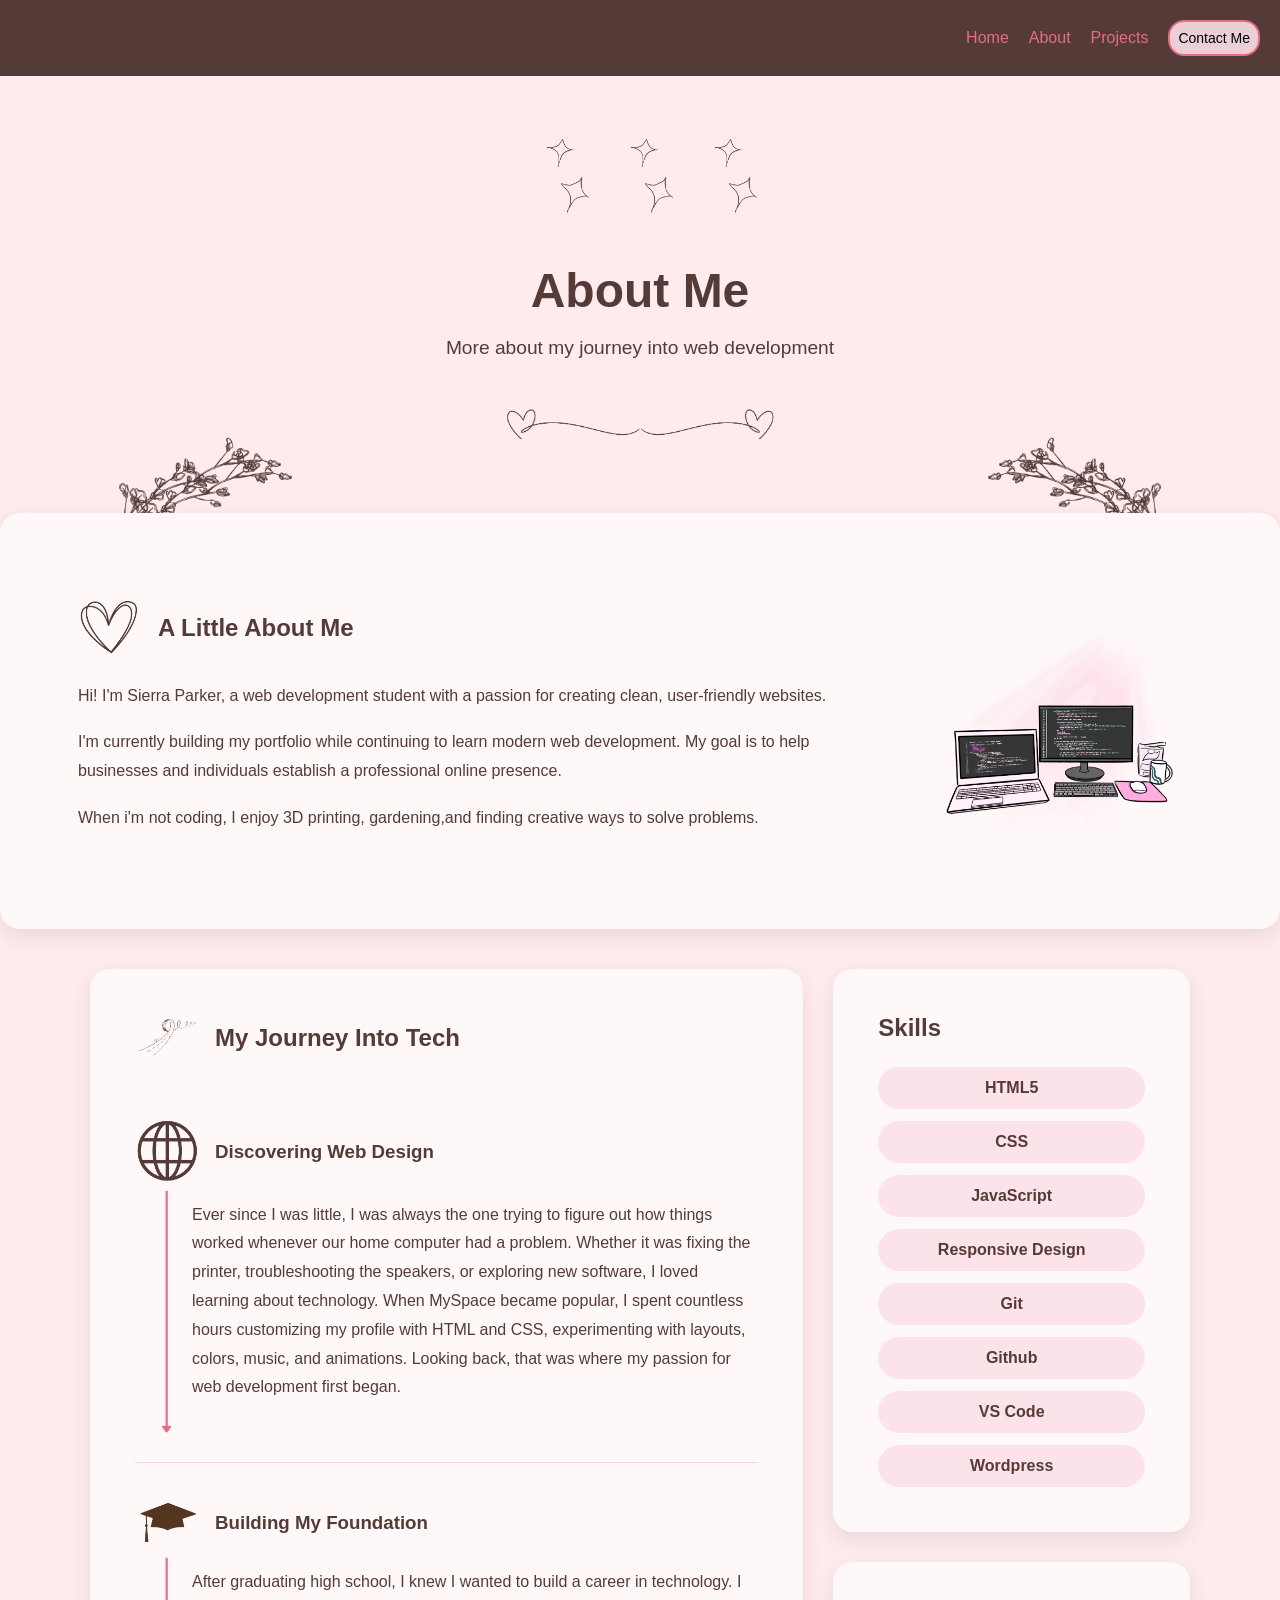
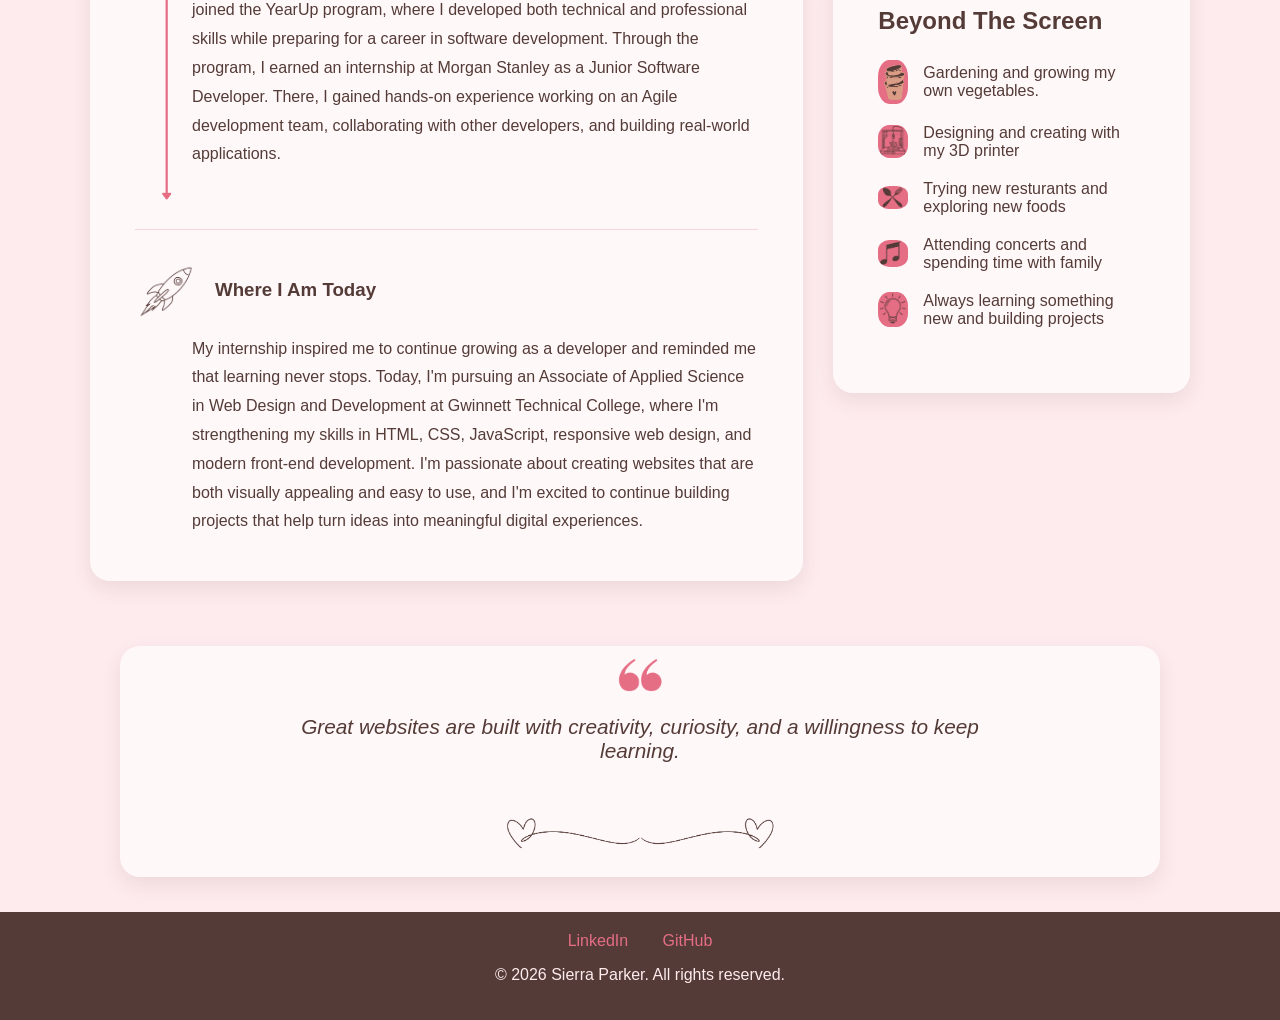
==== about.html @ 0fcb9781 "first commit" ====
<!DOCTYPE html>
<html lang="en">

<head>
    <meta charset="UTF-8">
    <meta name="viewport" content="width=device-width, initial-scale=1.0">
    <title>About Me</title>
    <link rel="stylesheet" href="css/style.css">
</head>

<body>
    <nav class="navbar">
        <a href="index.html">Home</a>
        <a href="about.html">About</a>
        <a href="projects.html">Projects</a>
        <button id="contactBtn">Contact Me</button>
    </nav>
    <div id="contactPanel" class="contact-panel">
        <button id="closePanel">&times;</button>
        <h3>Lets work together!!!</h3>
        <p>I'd love to bring your ideas to life.</p>
        <p>
            Email:
            <a href="mailto:parkersierra28@gmail.com">
                parkersierra28@gmail.com
            </a>
        </p>
        <a href="https://linkedin.com/in/sierralparker" target="_blank">LinkedIn</a>
        <a href="https://github.com/Siiierraaaaaa" target="_blank">GitHub</a>

        <p>Have a project in mind? Send me a message below or email me directly. I typically respond within 24–48 hours.
        </p>



    </div>
    <main>
        <section class="about-header">
            <img src="assets/page-illustration/twinkles.png" class="sparkle" alt="">
            <img src="assets/page-illustration/twinkles.png" class="sparkle" alt="">
            <img src="assets/page-illustration/twinkles.png" class="sparkle" alt="">
            <h1>About Me</h1>
            <p>More about my journey into web development</p>
            <img src="assets/page-illustration/heartline.png" class="heart-divider" alt="">
        </section>

        <img src="assets/page-illustration/floweroutline.png" class="flower-illustration"
            alt="Decorative flower illustration">
            <img src="assets/page-illustration/floweroutline-right.png" class="flower-illustrations"
            alt="Decorative flower illustration">

        <section class="card">
            <div class="intro-card">

                <div class="intro-text">

                    <div class="icon-title">
                        <img src="assets/page-illustration/heart.png" class="timeline-icon" alt="Heart illustration">

                        <h2>A Little About Me</h2>
                    </div>

                    <p>Hi! I'm Sierra Parker, a web development student with a passion for creating clean, user-friendly
                        websites.</p>
                    <p>I'm currently building my portfolio while continuing to learn modern web development. My goal is
                        to
                        help
                        businesses and individuals establish a professional online presence.</p>
                    <p>When i'm not coding, I enjoy 3D printing, gardening,and finding creative ways to solve problems.
                    </p>

                </div>

                <img src="assets/page-illustration/codingsetup.png" class="hero-image"
                    alt="Computer setup with coding on screen">

            </div>

        </section>

        <div class="layout-grid">
            <section class="card journey-card">
                <div class="icon-title">
                    <img src="assets/page-illustration/journey.png" class="timeline-icon" alt="">
                    <h2>My Journey Into Tech</h2>
                </div>

                <div class="journey-bio">

                    <div class="journey-icon">
                        <img src="assets/page-illustration/worldwideweb.png" class="timeline-icon" alt="">
                   <h3>Discovering Web Design</h3> 
                </div>

                    <div class="journey-content">
                        
                        <p>Ever since I was little, I was always the one trying to figure out how things worked whenever
                            our home computer had a problem. Whether it was fixing the printer, troubleshooting the
                            speakers, or exploring new software, I loved learning about technology. When MySpace became
                            popular, I
                            spent countless hours customizing my profile with HTML and CSS, experimenting with layouts,
                            colors, music, and animations. Looking back, that was where my passion for web development
                            first began.</p>
                    </div>

                    <img src="assets/page-illustration/arrow.png" class="timeline-arrow" alt="">

                </div>

                <div class="journey-bio">

                    <div class="journey-icon">
                        <img src="assets/page-illustration/cap.png" class="timeline-icon" alt="">
                   <h3>Building My Foundation</h3> 
                </div>

                    <div class="journey-content">
                        
                        <p>After graduating high school, I knew I wanted to build a career in technology. I joined the
                            YearUp program, where I developed both technical and professional skills while preparing for
                            a
                            career in software development. Through the program, I earned an internship at Morgan
                            Stanley as a
                            Junior Software Developer. There, I gained hands-on experience working on an Agile
                            development
                            team, collaborating with other developers, and building real-world applications.</p>
                    </div>
                    <img src="assets/page-illustration/arrow.png" class="timeline-arrow" alt="">
                </div>
                <div class="journey-bio">

                    <div class="journey-icon">
                        <img src="assets/page-illustration/rocket.png" class="timeline-icon" alt="">
                   <h3>Where I Am Today</h3> 
                </div>

                    <div class="journey-content">
                        
                        <p>My internship inspired me to continue growing as a developer and reminded me that learning
                            never
                            stops. Today, I'm pursuing an Associate of Applied Science in Web Design and Development at
                            Gwinnett
                            Technical College, where I'm strengthening my skills in HTML, CSS, JavaScript, responsive
                            web
                            design, and modern front-end development. I'm passionate about creating websites that are
                            both
                            visually appealing and easy to use, and I'm excited to continue building projects that help
                            turn
                            ideas into meaningful digital experiences.</p>
                    </div>


                </div>
            </section>
            <div class="sidebar">
                <section class="card skills-card">
                    <div class="icon-title">
                        <h2>Skills</h2>
                    </div>

                    <ul>
                        <li>HTML5</li>
                        <li>CSS</li>
                        <li>JavaScript</li>
                        <li>Responsive Design</li>
                        <li>Git</li>
                        <li>Github</li>
                        <li>VS Code</li>
                        <li>Wordpress</li>
                    </ul>
                </section>

                <section class="card hobbies-card">
                    <div class="icon-title">
                        <h2>Beyond The Screen</h2>
                    </div>


                    <div class="hobby">
                        <img src="assets/page-illustration/plantpots.png" class="hobby-icon"
                            alt="Three plant pots stacked">
                        <p>Gardening and growing my own vegetables.</p>
                    </div>

                    <div class="hobby">
                        <img src="assets/page-illustration/3dprinter.png" class="hobby-icon"
                            alt="3D Printer with 3D word">
                        <p>Designing and creating with my 3D printer</p>
                    </div>

                    <div class="hobby">
                        <img src="assets/page-illustration/spoon-fork.png" class="hobby-icon" alt="Fork and spoon">
                        <p>Trying new resturants and exploring new foods</p>
                    </div>

                    <div class="hobby">
                        <img src="assets/page-illustration/music-note.png" class="hobby-icon" alt="Music note">
                        <p>Attending concerts and spending time with family</p>
                    </div>

                    <div class="hobby">
                        <img src="assets/page-illustration/lightbulb.png" class="hobby-icon" alt="Light bulb">
                        <p>Always learning something new and building projects</p>
                    </div>

                </section>

            </div>


        </div>



        <section class="card quote-card">
            <img src="assets/page-illustration/quotemarks.png" class="quote-icon " alt="quotation marks">
            <p>Great websites are built with creativity, curiosity, and a willingness to keep learning.</p>
            <img src="assets/page-illustration/heartline.png" class="heart-divider" alt="Heartline divider">

        </section>
    </main>

    <footer>
        <a href="https://linkedin.com/in/sierralparker" target="_blank">LinkedIn</a>
        <a href="https://github.com/Siiierraaaaaa" target="_blank">GitHub</a>
        <p>&copy; 2026 Sierra Parker. All rights reserved.</p>
    </footer>
    <script src="js/app.js"></script>
</body>

</html>
---- css/style.css ----
/* Color Palette:
#DB9C85
Background → #FEEBED
Text → #543B37
Buttons → #E73B68
Hover Effects → #E56D84#*/

body {
    font-family: 'Arial', sans-serif;
    background-color: #FEEBED;
    color: #543B37;
    margin: 0;
    padding: 0;
}
                                                        /* NAV BAR, LOGO, AND FOOTER */
.logo{
display: flex;
justify-content: left;

}

.navbar {
    display: flex;
    justify-content: flex-end;
    align-items: center;
    padding: 20px;
    background-color: #543B37;
    color: #FEEBED;
    gap: 20px;
    position: sticky;
    top: 0;
    z-index: 1000;
}

.navbar a:hover {
    background-color: #EAD0D6;
}

.navbar a {
    color: #E56D84;
    text-decoration: none;
}


footer {
    text-align: center;
    padding: 20px;
    background-color: #543B37;
    color: #FEEBED;
}

footer a {
    color: #E56D84;
    text-decoration: none;
    padding: 8px 15px;
}

footer a:hover {
    background-color: #EAD0D6;
}
.socials{
    width:65px
}

/* HOMEPAGE */
.intro-section {
    display: flex;
    justify-content: space-between;
    align-items: center;
    padding: 40px;
    gap: 30px;
}

.intro-section p {
    max-width: 500px;
    line-height: 1.6;
}

.profile-pic {
    width: 300px;
    height: 300px;
    border-radius: 50%;
}

.welcome-post p,
.welcome-post h5 {
    margin: 10px 0;
}
/* CONTACT PANEL */
.contact-panel {
    position: fixed;
    top: 0;
    height: 100vh;
    width: 400px;
    right: -400px;
    transition: right 0.3s ease;
    background: #DB9C85;
    padding: 45px;
    box-sizing: border-box;
    transition: right 0.3s ease;
    z-index: 1000;
}

.contact-panel.active {
    right: 0;
}
/* PROJECT PAGE */
.projects {
    display: grid;
    justify-items: center;
    padding: 25px;
    gap: 50px;
}

.projects-intro {
    max-width: 800px;
    margin: 60px auto;
    text-align: center;
}

.projects-intro h3 {
    margin-bottom: 15px;
}

.projects-intro p {
    line-height: 1.6;
}

.project-card {
    display: flex;
    gap: 30px;
    background-color: #EAD0D6;
    border-radius: 15px;
    width: 100%;
    max-width: 900px;
    padding: 10px;
}

.project-card:hover {
    box-shadow: 0 4px 8px #FEEBED;
    transform: translateY(4px);
}

.project-card img {
    width: 350px;
    height: 250px;
    /* cover tells the browser I'm going to fill the entire box without stretching the image */
    object-fit: cover;

}

.project-description {
    flex: 1;
}

button {
    border: 2px solid #E56D84;
    border-radius: 16px;
    background-color: #EAD0D6;
    padding: 8px;
    font-size: 14px;
    transition-duration: 0.4s;

}

button:hover {
    background-color: #543B37;
    color: #EAD0D6;
    box-shadow: 0 8px 16px #E56D84;
    transform: translateY(4px);
}

.project-links {
    display: flex;
    gap: 8px;
}

÷responsive design
/* 
   TABLET
 */
@media (max-width: 1024px) {

    .project-card {
        max-width: 90%;
        flex-direction: column;
        padding: 20px;
    }

    .project-card img {
        width: 100%;
        height: auto;
    }

    .navbar {
        justify-content: center;
        flex-wrap: wrap;
    }
}

@media (max-width: 900px) {
    .layout-grid {
        grid-template-columns: 1fr;
    }

    .intro-card {
        flex-direction: column;
        text-align: center;
    }
}

/* 
   MOBILE
*/
@media (max-width: 768px) {

    body {
        padding: 0;
    }

 

    .projects-intro {
        width: 90%;
        margin: 40px auto;
    }

    .project-card {
        flex-direction: column;
        max-width: 95%;
        padding: 20px;
    }

    .project-card img {
        width: 100%;
        height: auto;
    }

    .project-description h4 {
        font-size: 1.5rem;
    }

    .project-links {
        display: flex;
        flex-direction: column;
        gap: 12px;
    }

    .project-links button {
        width: 100%;
    }
}



/* Icons and illustrations */

.hero-image {
    width: 260px;
    height: auto;
    flex-shrink: 0;
}

.timeline-icon {
    width: 65px;
    height: auto;
}

.hobby-icon {
    width: 30px;
    height: auto;
    background-color: #E56D84;
    border-radius: 38%;
}

.sparkle {
    width: 55px;
    margin-left: 25px;
}

.heart-divider {
    width: 280px;
    margin-top: 10px;
    padding: 0px;


}

.quote-icon {
    width: 55px;
}

.flower-illustration {
    width: 300px;
    position: absolute;
    left: 0;
    bottom: 58px;


}

.flower-illustrations {
    width: 300px;
    position: absolute;
    right: 0;
    bottom: 58px;



}
/* About page */
.about-header {
    text-align: center;
    margin: 40px auto 30px;
    /* margin-top: 15px;
    margin-bottom: -200px; */
    position: relative;
    padding: 20px 0px;
}

.about-header h1 {
    font-size: 3rem;
    margin-bottom: 10px;
}

.about-header p {
    font-size: 1.2rem;
    margin-bottom: 20px;
    color: #543B37;
}
.layout-grid {
    display: grid;
    grid-template-columns: 2fr 1fr;
    gap: 30px;
    max-width: 1100px;
    margin: 40px auto;
    align-items: start;
}

.sidebar {
    display: flex;
    flex-direction: column;
    gap: 30px;
}

.intro-card {
    display: flex;
    justify-content: space-between;
    align-items: center;
    gap: 70px;
}

.card {
    background: #FFF8F9;
    border-radius: 20px;
    padding: 45px;
    box-shadow: 0 8px 20px rgba(84, 59, 55, .10);
    position: relative;
}

.icon-title {
    display: flex;
    align-items: center;
    gap: 15px;
    margin-bottom: 25px;
}

.icon-title h2 {
    margin: 0;
}

.intro-card {
    margin-top: 25px;
    margin-left: 25px;
    margin-right: 25px;
    margin-bottom: 25px;
    padding: 15px 15px 8px 8px;
}

.intro-text {

    flex: 1;
    line-height: 1.8;

}

.intro-text p {
    margin-bottom: 18px;
    line-height: 1.8;
}

.journey-bio {
    padding: 30px 0;
    border-bottom: 1px solid #F5D6DC;
}

.journey-bio:last-child {
    border-bottom: none;
}

.journey-icon {
    display: flex;
    align-items: center;
    gap: 15px;
    margin-bottom: 15px;
}

.skills-card li {
    background: #FCE3EA;
    padding: 12px 18px;
    border-radius: 30px;
    text-align: center;
    font-weight: bold;
}

.skills-card ul {
    list-style: none;
    padding: 0;
    margin: 0;
    display: grid;
    gap: 12px;
}

.hobby {
    display: flex;
    align-items: center;
    gap: 15px;
    margin: 20px 0;
}

.hobby p {
    margin: 0;
}

.quote-card {
    text-align: center;
    padding: 5px 10px;
    margin-top: 65px;
    margin-left: 120px;
    margin-right: 120px;
    margin-bottom: 35px;
}

.quote-card p {
    max-width: 700px;
    margin: 12px auto;
    font-size: 1.3rem;
    font-style: italic;
    margin-bottom: 25px
}

.journey-bio {
    position: relative;
    padding: 30px 0 60px;
    border-bottom: 1px solid #F5D6DC;
}

.journey-bio:last-child {
    border-bottom: none;
    padding-bottom: 0;
}

.journey-icon {
    display: flex;
    align-items: center;
    gap: 15px;
    margin-bottom: 15px;
}

.timeline-arrow {
    position: absolute;
    width: 35px;
    left: 15px;
    bottom: 20px;
}

.journey-content {
    margin-left: 57px;
}

.journey-content p {
    margin: 0;
    line-height: 1.8;
}
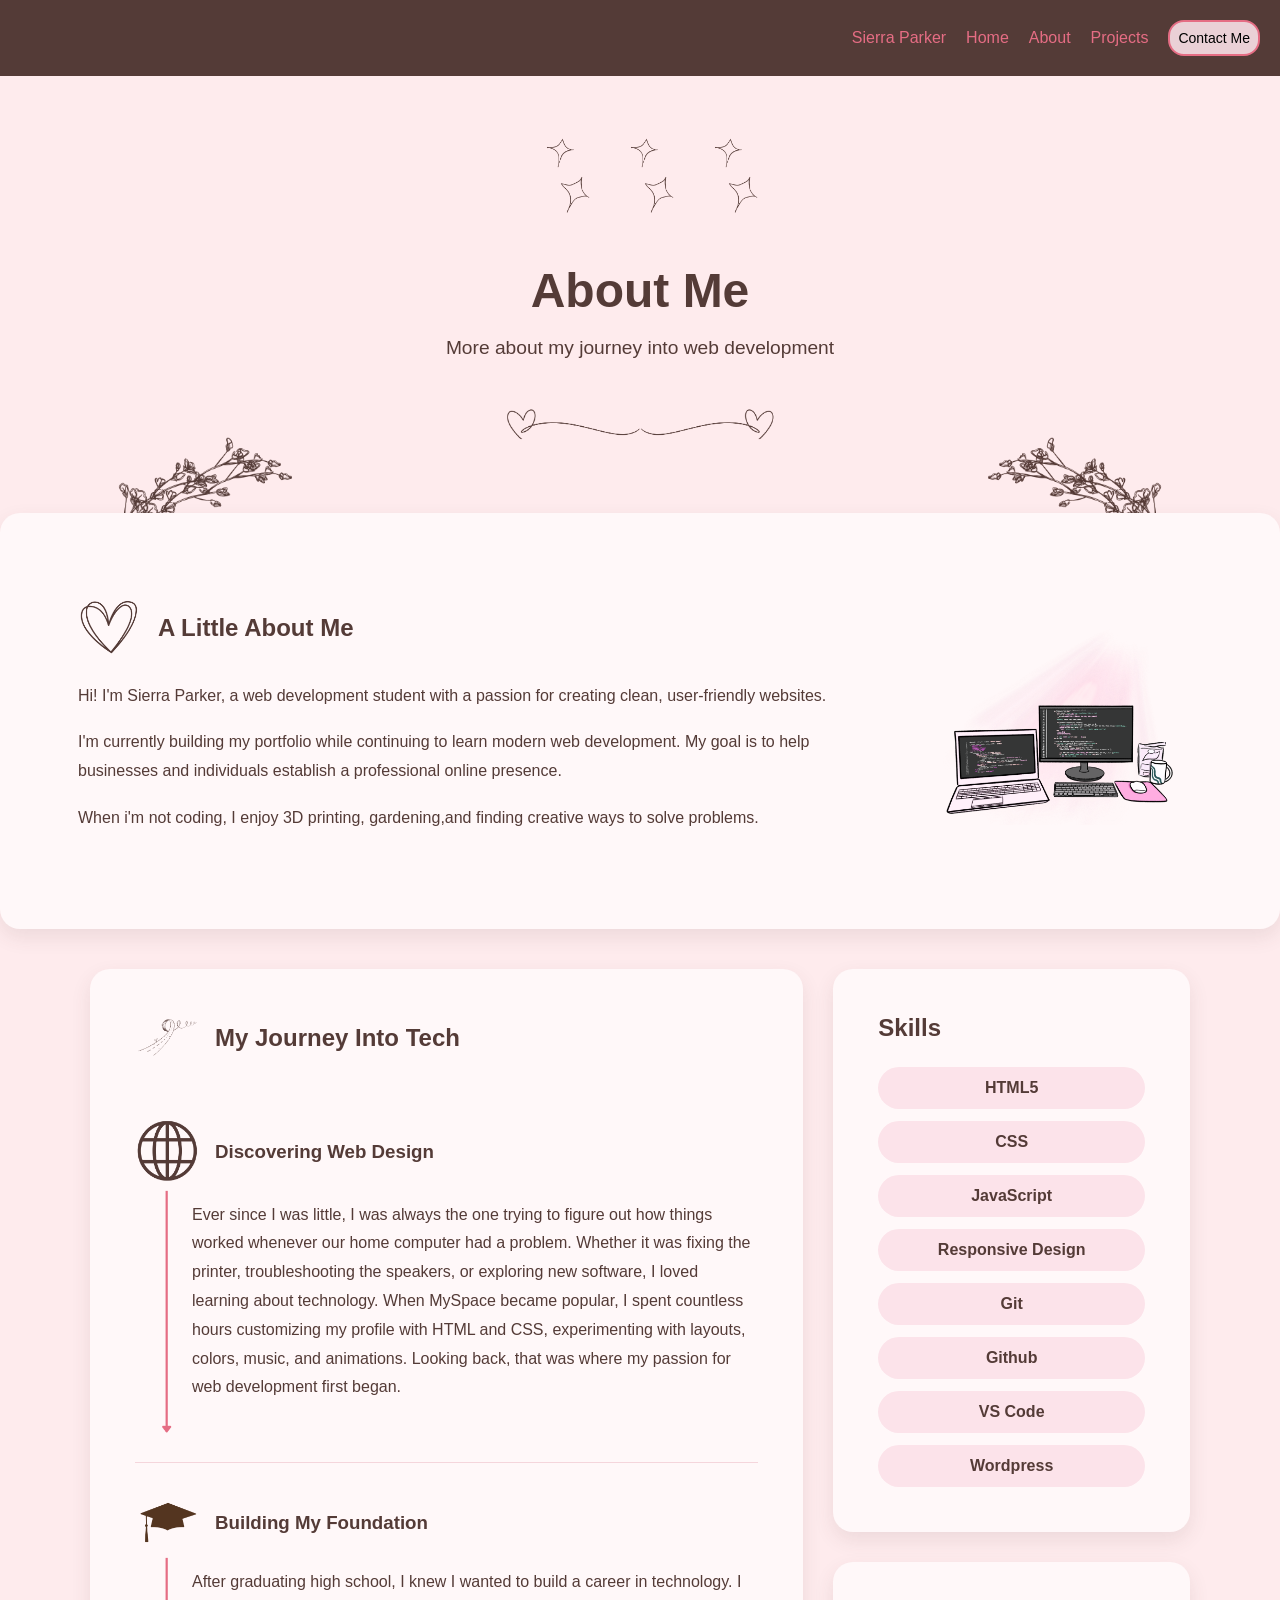
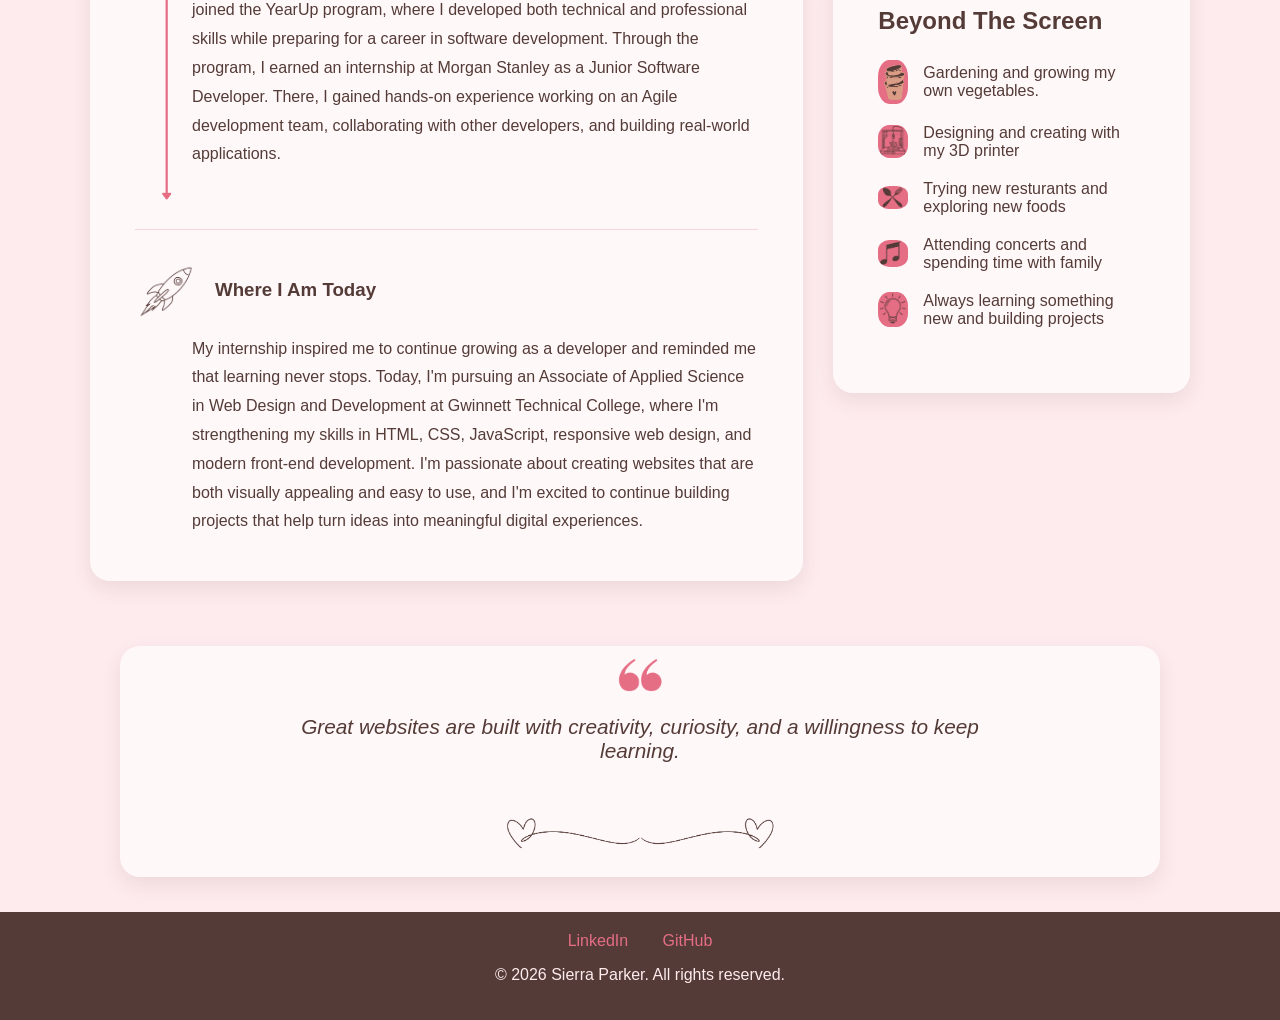
==== commit d0bae886: "fixed nav links" ====
--- a/about.html
+++ b/about.html
@@ -10,12 +10,15 @@
 
 <body>
     <nav class="navbar">
+        <div class="logo">
+            <a href="index.html">Sierra Parker</a>
+        </div>
         <a href="index.html">Home</a>
         <a href="about.html">About</a>
         <a href="projects.html">Projects</a>
         <button id="contactBtn">Contact Me</button>
     </nav>
-    <div id="contactPanel" class="contact-panel">
+     <div id="contactPanel" class="contact-panel">
         <button id="closePanel">&times;</button>
         <h3>Lets work together!!!</h3>
         <p>I'd love to bring your ideas to life.</p>
@@ -25,14 +28,33 @@
                 parkersierra28@gmail.com
             </a>
         </p>
-        <a href="https://linkedin.com/in/sierralparker" target="_blank">LinkedIn</a>
-        <a href="https://github.com/Siiierraaaaaa" target="_blank">GitHub</a>
+        <a class="socials" href="https://linkedin.com/in/sierralparker" target="_blank">
+            LinkedIn
+            <img src="assets/page-illustration/linked-in.png" alt="">
+        </a>
+
+        <a class="socials" href="https://github.com/Siiierraaaaaa" target="_blank">
+            GitHub
+            <img src="assets/page-illustration/github.png" alt="">
+        </a>
 
         <p>Have a project in mind? Send me a message below or email me directly. I typically respond within 24–48 hours.
         </p>
-
-
-
+        <form class="contact-form" action="https://formspree.io/f/xqpzdqqo" method="POST">
+            <input type="hidden" name="_next" value="https://sierra-portfolio-puce.vercel.app/">
+            <label for="name">Name</label>
+            <input type="text" id="name" name="name" placeholder="Your name" required>
+
+            <label for="email">Email</label>
+            <input type="email" id="email" name="email" placeholder="Your email" required>
+
+            <label for="message">Message</label>
+            <textarea id="message" name="message" placeholder="Tell me about your project..." rows="5"
+                required></textarea>
+
+            <button type="submit">Send Message</button>
+
+        </form>
     </div>
     <main>
         <section class="about-header">
--- a/css/style.css
+++ b/css/style.css
@@ -12,10 +12,11 @@
     margin: 0;
     padding: 0;
 }
-                                                        /* NAV BAR, LOGO, AND FOOTER */
-.logo{
-display: flex;
-justify-content: left;
+
+/* NAV BAR, LOGO, AND FOOTER */
+.logo {
+    display: flex;
+    justify-content: left;
 
 }
 
@@ -58,8 +59,9 @@
 footer a:hover {
     background-color: #EAD0D6;
 }
-.socials{
-    width:65px
+
+.socials {
+    width: 65px
 }
 
 /* HOMEPAGE */
@@ -86,72 +88,216 @@
 .welcome-post h5 {
     margin: 10px 0;
 }
+
 /* CONTACT PANEL */
 .contact-panel {
     position: fixed;
     top: 0;
+    right: 0;
+
+    width: 350px;
     height: 100vh;
-    width: 400px;
-    right: -400px;
-    transition: right 0.3s ease;
-    background: #DB9C85;
-    padding: 45px;
+
+    background-color: #DB9C85;
+
+    padding: 30px;
     box-sizing: border-box;
-    transition: right 0.3s ease;
+
     z-index: 1000;
+
+    transform: translateX(100%);
+    transition: transform 0.3s ease;
+
+    overflow-y: auto;
 }
 
 .contact-panel.active {
-    right: 0;
+    transform: translateX(0);
+}
+.contact-panel button {
+    width: 40px;
+    height: 40px;
+
+    border-radius: 50%;
+    border: 2px solid #E73B68;
+
+    background-color: #FEEBED;
+
+    font-size: 20px;
+    cursor: pointer;
+}
+.socials {
+    display: inline-flex;
+    align-items: center;
+    gap: 8px;
+}
+
+.socials img {
+    width: 35px;
+    height: 35px;
+    object-fit: contain;
+}
+
+.contact-form {
+    display: flex;
+    flex-direction: column;
+    gap: 8px;
+    margin-top: 25px;
+}
+
+.contact-form label {
+    font-weight: bold;
+    margin-top: 10px;
+}
+
+.contact-form input,
+.contact-form textarea {
+    width: 100%;
+    padding: 10px;
+    box-sizing: border-box;
+
+    border: 2px solid #E73B68;
+    border-radius: 10px;
+
+    background-color: #FEEBED;
+    font-family: inherit;
+}
+
+.contact-form textarea {
+    resize: vertical;
+}
+
+.contact-form button {
+    padding: 12px 24px;
+    background-color: #fcebed;
+    border: 2px solid #e73b68;
+    border-radius: 10px;
+    font-size: 18px;
+    cursor: pointer;
+    width: auto;
+    white-space: nowrap;
 }
 /* PROJECT PAGE */
+.projects-intro{
+    text-align: center;
+    margin-bottom: 30px;
+}
+
+.sparkle-right{
+ right: 20%;
+ width: 55px;
+ position: absolute;
+    bottom: 78%;
+}
+.sparkle-left{
+ left: 20%;
+ width: 55px;
+ position: absolute;
+bottom: 78%;
+}
 .projects {
     display: grid;
-    justify-items: center;
-    padding: 25px;
-    gap: 50px;
-}
-
-.projects-intro {
-    max-width: 800px;
-    margin: 60px auto;
-    text-align: center;
-}
-
-.projects-intro h3 {
-    margin-bottom: 15px;
-}
-
-.projects-intro p {
+    grid-template-columns: repeat(2, 1fr);
+    gap: 25px;
+
+    width: 70%;
+    max-width: 1100px;
+    margin: 40px auto;
+}
+
+.project-card {
+    display: flex;
+    flex-direction: column;
+
+    padding: 20px;
+    min-height: 500px;
+
+    background-color: #ead0d6;
+    border-radius: 15px;
+}
+
+/* MAIN PROJECT IMAGE ONLY */
+.project-card > img {
+   width: 100%;
+    height: 170px;
+    object-fit: cover;
+    border-radius: 10px;
+    margin-bottom: 20px;
+}
+/* PROJECT INFORMATION */
+
+.project-description {
+    width: 100%;
+    flex: 1;
+    font-size: 15px;
+    line-height: 1.5;
+}
+
+.project-description h4 {
+    margin-top: 0;
+}
+
+.project-description p {
     line-height: 1.6;
 }
 
-.project-card {
-    display: flex;
-    gap: 30px;
+/* TECHNOLOGIES */
+
+.project-technologies {
+    display: flex;
+    flex-wrap: wrap;
+    gap: 10px;
+    margin-top: 10px;
+}
+
+.project-technology {
+    display: flex;
+    align-items: center;
+    gap: 6px;
+
+    background-color: #FCE3EA;
+    padding: 8px 12px;
+    border-radius: 20px;
+}
+
+.project-technology img {
+    width: 25px;
+    height: 25px;
+    object-fit: contain;
+}
+
+.project-technology span {
+    font-size: 14px;
+    font-weight: bold;
+}
+
+/* BUTTONS */
+
+.project-links {
+    display: flex;
+    gap: 8px;
+    margin-top: 20px;
+}
+
+.project-links .btn {
+    border: 2px solid #E56D84;
+    border-radius: 16px;
     background-color: #EAD0D6;
-    border-radius: 15px;
-    width: 100%;
-    max-width: 900px;
-    padding: 10px;
-}
-
-.project-card:hover {
-    box-shadow: 0 4px 8px #FEEBED;
-    transform: translateY(4px);
-}
-
-.project-card img {
-    width: 350px;
-    height: 250px;
-    /* cover tells the browser I'm going to fill the entire box without stretching the image */
-    object-fit: cover;
-
-}
-
-.project-description {
-    flex: 1;
-}
+    padding: 8px 12px;
+
+    color: #543B37;
+    text-decoration: none;
+
+    transition: 0.3s;
+}
+
+.project-links .btn:hover {
+    background-color: #543B37;
+    color: #EAD0D6;
+    box-shadow: 0 8px 16px #E56D84;
+    transform: translateY(-3px);
+}
+
 
 button {
     border: 2px solid #E56D84;
@@ -170,86 +316,12 @@
     transform: translateY(4px);
 }
 
-.project-links {
-    display: flex;
-    gap: 8px;
-}
-
-÷responsive design
-/* 
-   TABLET
- */
-@media (max-width: 1024px) {
-
-    .project-card {
-        max-width: 90%;
-        flex-direction: column;
-        padding: 20px;
-    }
-
-    .project-card img {
-        width: 100%;
-        height: auto;
-    }
-
-    .navbar {
-        justify-content: center;
-        flex-wrap: wrap;
-    }
-}
-
-@media (max-width: 900px) {
-    .layout-grid {
-        grid-template-columns: 1fr;
-    }
-
-    .intro-card {
-        flex-direction: column;
-        text-align: center;
-    }
-}
-
-/* 
-   MOBILE
-*/
-@media (max-width: 768px) {
-
-    body {
-        padding: 0;
-    }
-
- 
-
-    .projects-intro {
-        width: 90%;
-        margin: 40px auto;
-    }
-
-    .project-card {
-        flex-direction: column;
-        max-width: 95%;
-        padding: 20px;
-    }
-
-    .project-card img {
-        width: 100%;
-        height: auto;
-    }
-
-    .project-description h4 {
-        font-size: 1.5rem;
-    }
-
-    .project-links {
-        display: flex;
-        flex-direction: column;
-        gap: 12px;
-    }
-
-    .project-links button {
-        width: 100%;
-    }
-}
+
+
+
+
+
+   
 
 
 
@@ -308,6 +380,7 @@
 
 
 }
+
 /* About page */
 .about-header {
     text-align: center;
@@ -328,6 +401,7 @@
     margin-bottom: 20px;
     color: #543B37;
 }
+
 .layout-grid {
     display: grid;
     grid-template-columns: 2fr 1fr;
@@ -481,4 +555,4 @@
 .journey-content p {
     margin: 0;
     line-height: 1.8;
-}
+}
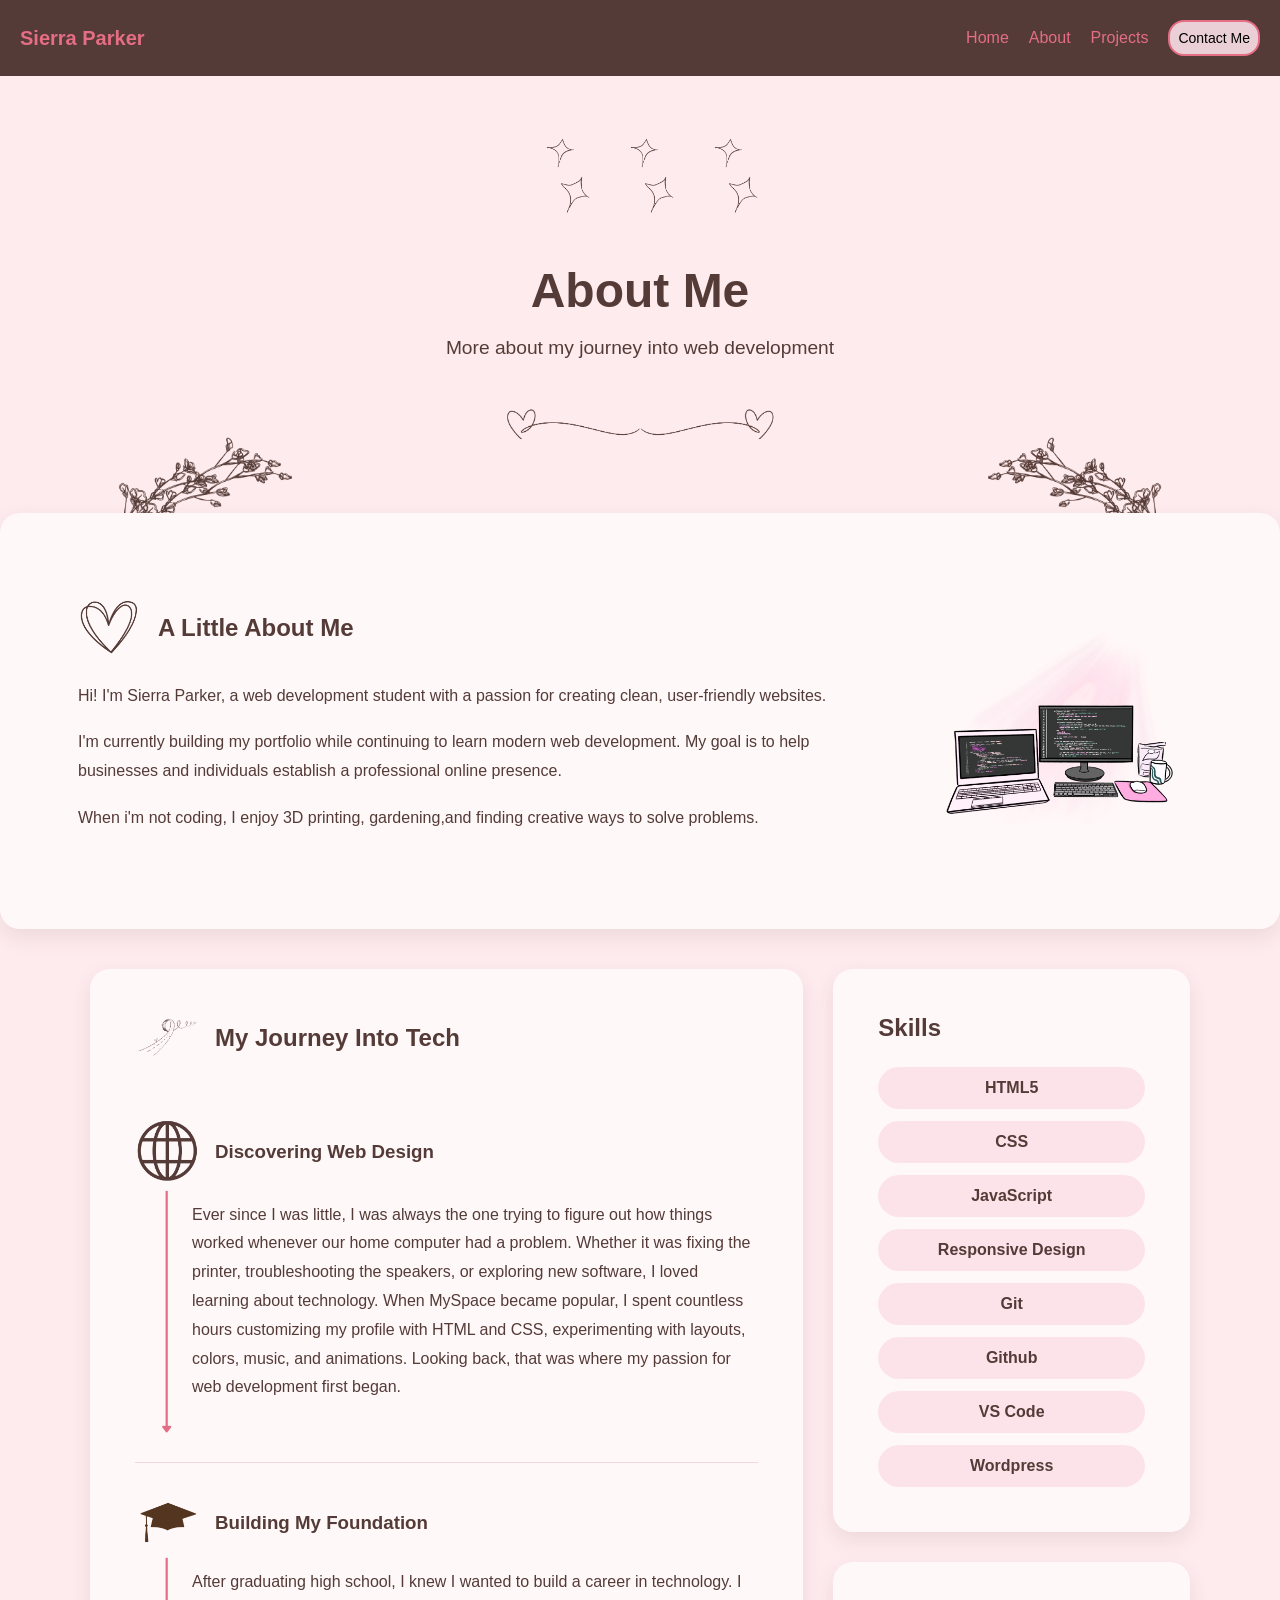
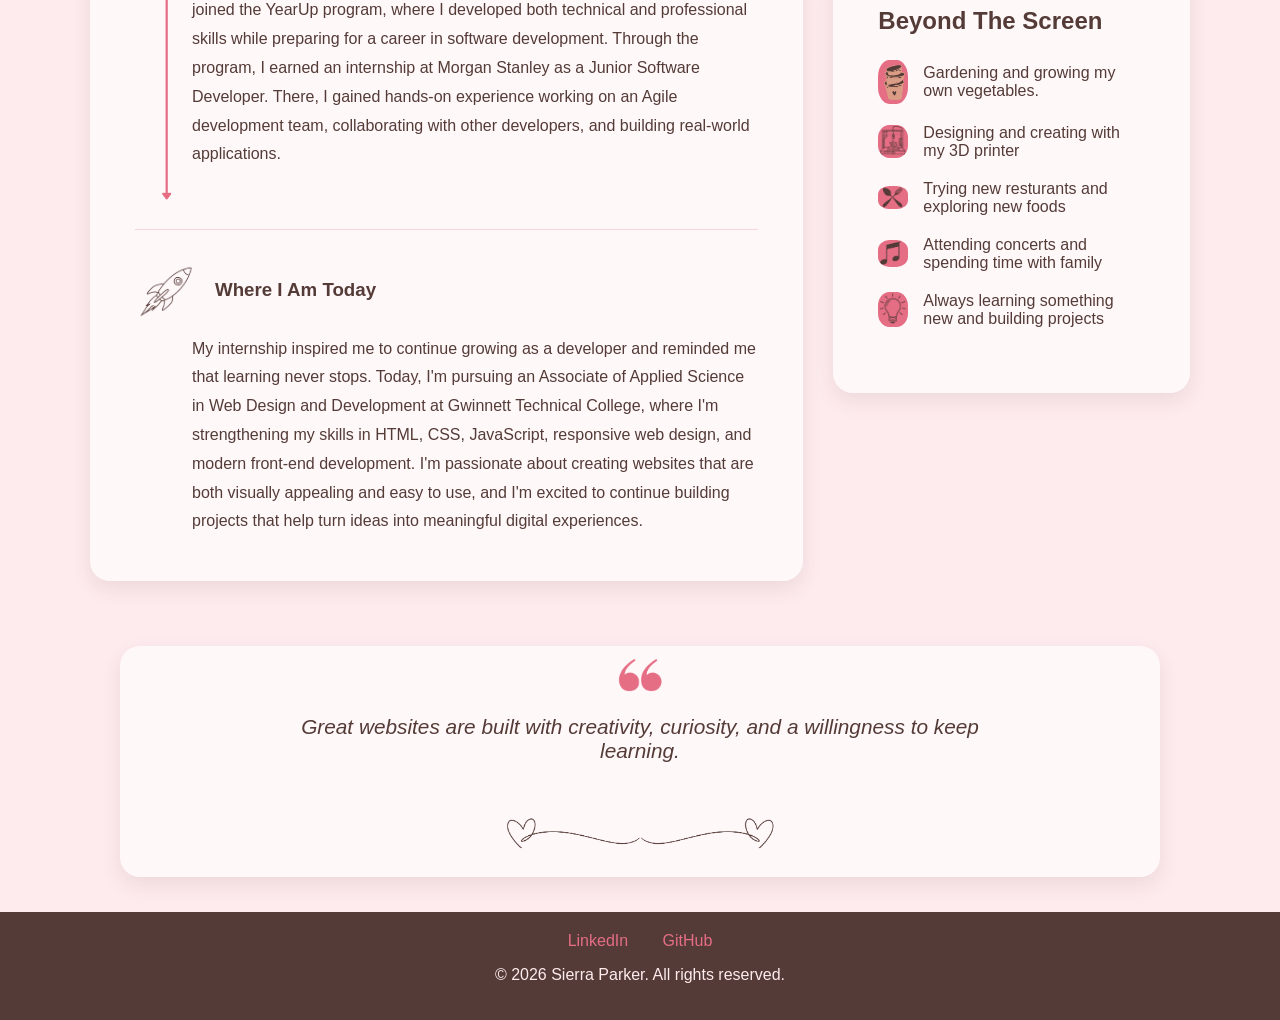
==== commit e5cb3ee9: "updated nav css" ====
--- a/about.html
+++ b/about.html
@@ -13,10 +13,12 @@
         <div class="logo">
             <a href="index.html">Sierra Parker</a>
         </div>
-        <a href="index.html">Home</a>
-        <a href="about.html">About</a>
-        <a href="projects.html">Projects</a>
-        <button id="contactBtn">Contact Me</button>
+        <div class="nav-links">
+            <a href="index.html">Home</a>
+            <a href="about.html">About</a>
+            <a href="projects.html">Projects</a>
+            <button id="contactBtn">Contact Me</button> 
+        </div>
     </nav>
      <div id="contactPanel" class="contact-panel">
         <button id="closePanel">&times;</button>
--- a/css/style.css
+++ b/css/style.css
@@ -14,20 +14,27 @@
 }
 
 /* NAV BAR, LOGO, AND FOOTER */
-.logo {
-    display: flex;
-    justify-content: left;
-
+
+.logo a {
+    color: #E56D84;
+    font-size: 20px;
+    font-weight: bold;
+    text-decoration: none;
+}
+
+.nav-links {
+    display: flex;
+    align-items: center;
+    gap: 20px;
 }
 
 .navbar {
     display: flex;
-    justify-content: flex-end;
+    justify-content: space-between;
     align-items: center;
     padding: 20px;
     background-color: #543B37;
     color: #FEEBED;
-    gap: 20px;
     position: sticky;
     top: 0;
     z-index: 1000;
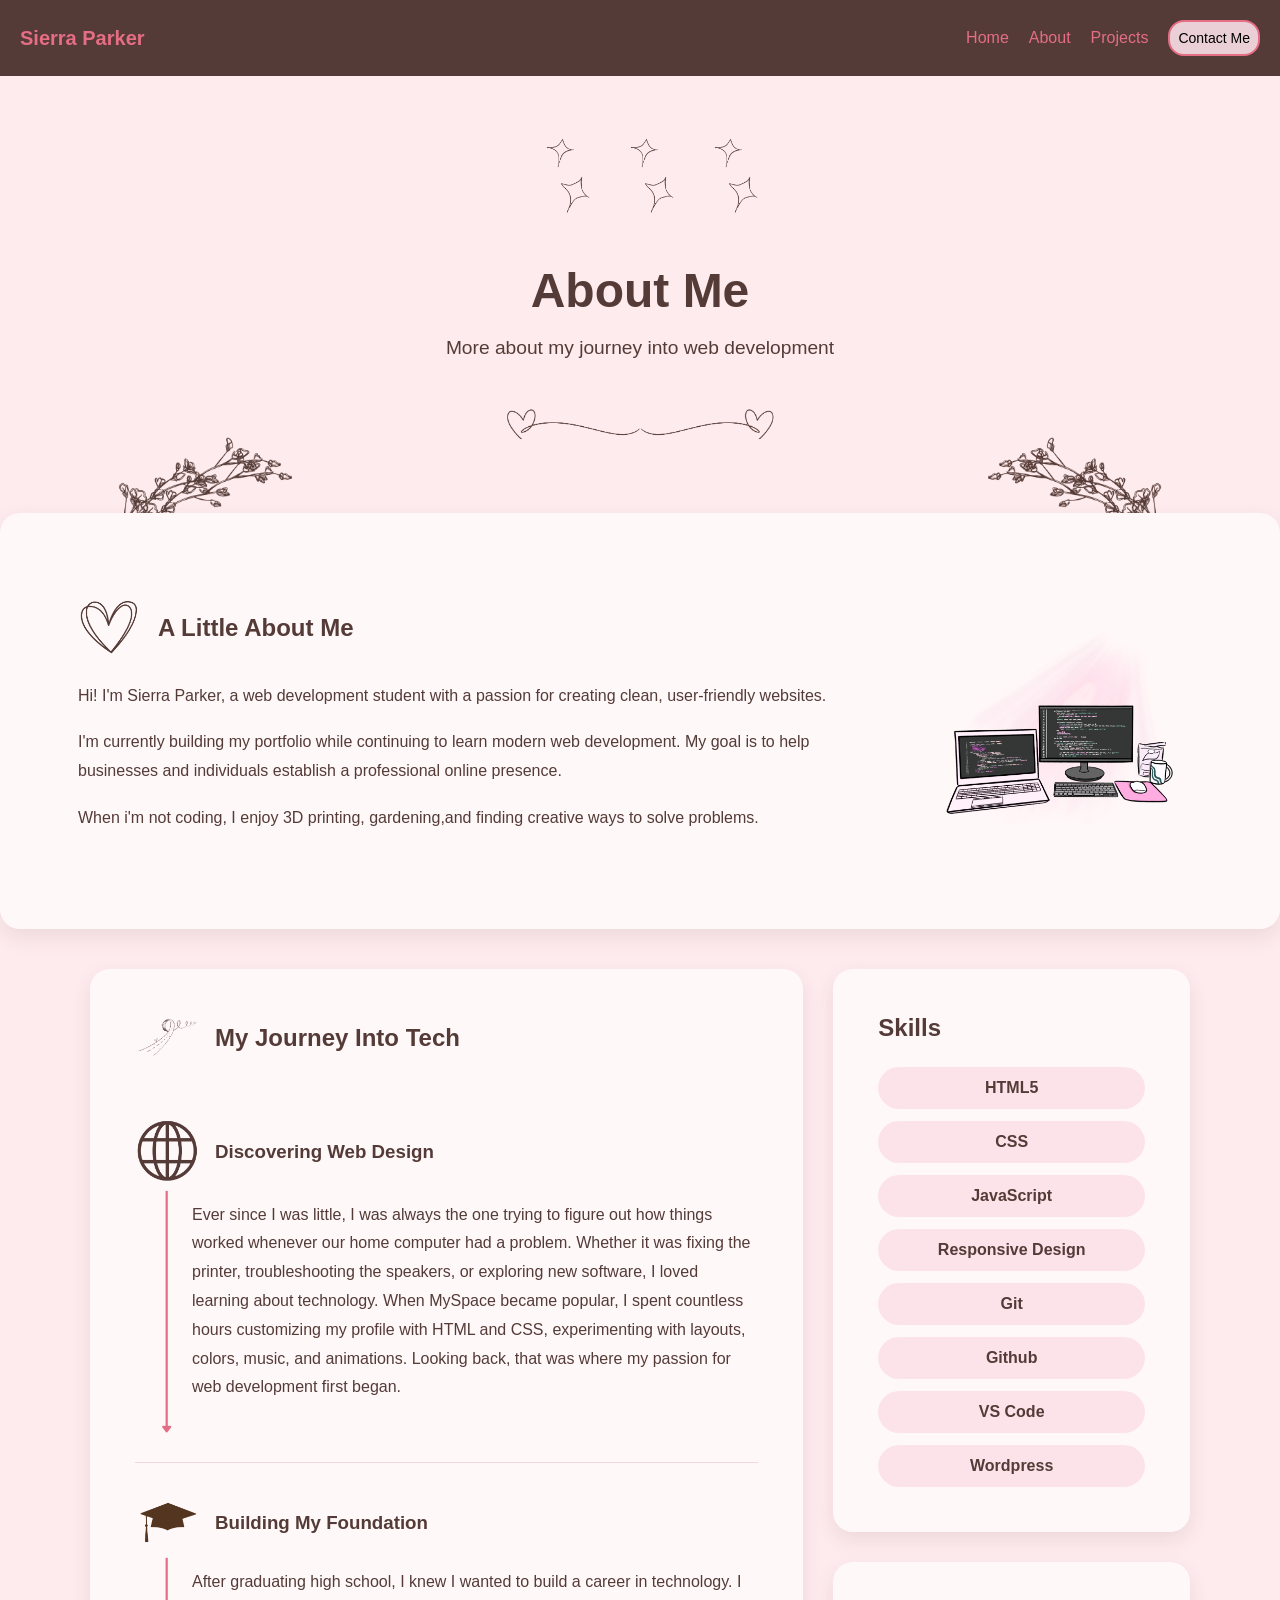
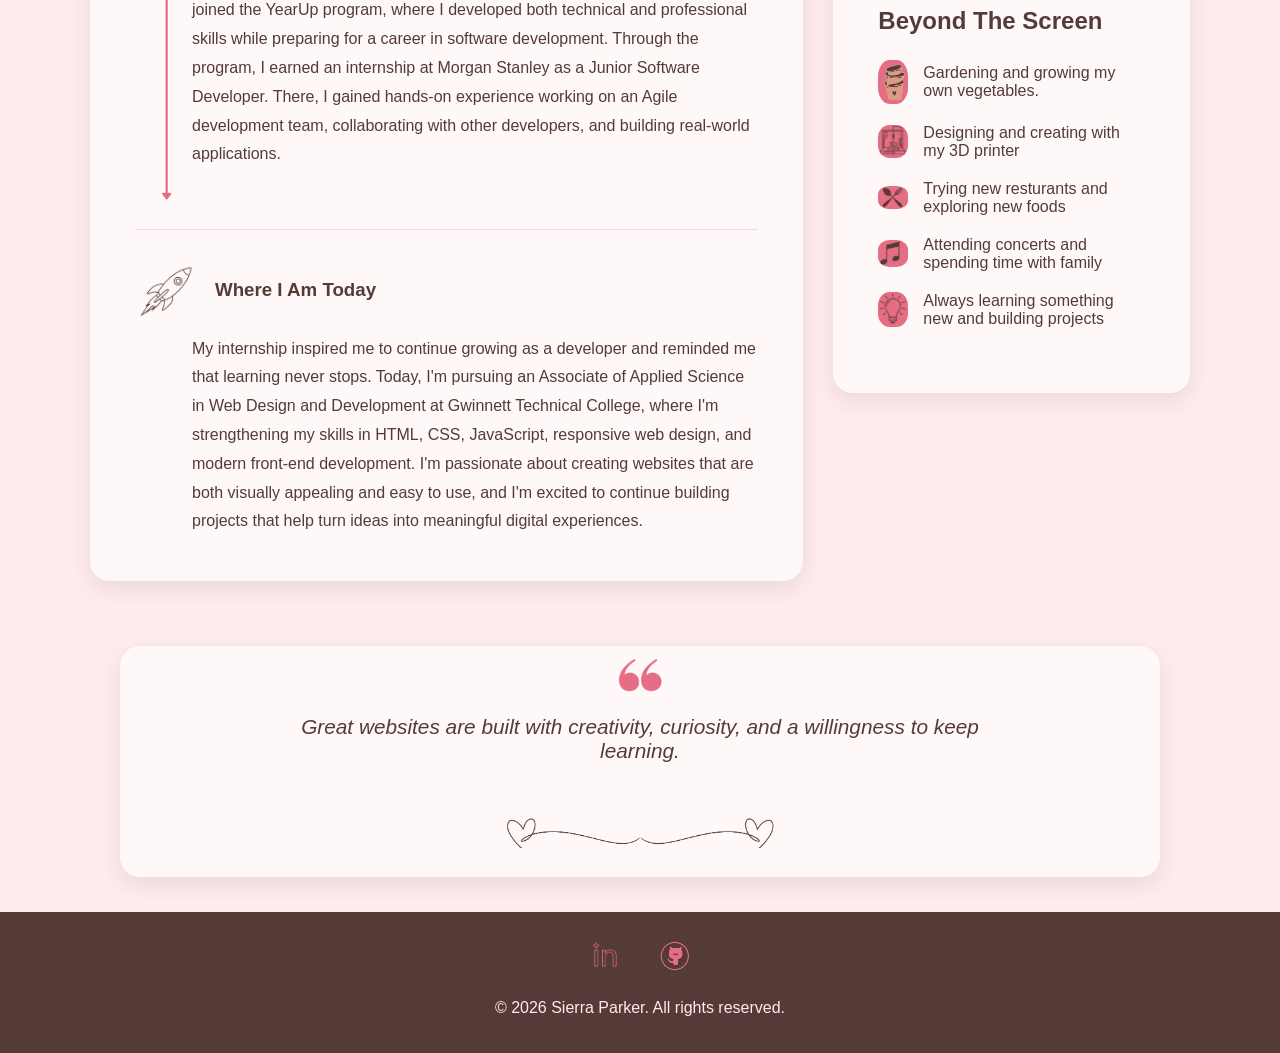
==== commit 184a22db: "fixed soicals" ====
--- a/about.html
+++ b/about.html
@@ -17,10 +17,10 @@
             <a href="index.html">Home</a>
             <a href="about.html">About</a>
             <a href="projects.html">Projects</a>
-            <button id="contactBtn">Contact Me</button> 
+            <button id="contactBtn">Contact Me</button>
         </div>
     </nav>
-     <div id="contactPanel" class="contact-panel">
+    <div id="contactPanel" class="contact-panel">
         <button id="closePanel">&times;</button>
         <h3>Lets work together!!!</h3>
         <p>I'd love to bring your ideas to life.</p>
@@ -30,15 +30,16 @@
                 parkersierra28@gmail.com
             </a>
         </p>
-        <a class="socials" href="https://linkedin.com/in/sierralparker" target="_blank">
-            LinkedIn
-            <img src="assets/page-illustration/linked-in.png" alt="">
-        </a>
-
-        <a class="socials" href="https://github.com/Siiierraaaaaa" target="_blank">
-            GitHub
-            <img src="assets/page-illustration/github.png" alt="">
-        </a>
+        <div class="social-links">
+            <p>Connect With Me Online:</p>
+            <a class="socials" href="https://linkedin.com/in/sierralparker" target="_blank">
+                <img src="assets/page-illustration/linked-in.png" alt="">
+            </a>
+
+            <a class="socials" href="https://github.com/Siiierraaaaaa" target="_blank">
+                <img src="assets/page-illustration/github.png" alt="">
+            </a>
+        </div>
 
         <p>Have a project in mind? Send me a message below or email me directly. I typically respond within 24–48 hours.
         </p>
@@ -70,7 +71,7 @@
 
         <img src="assets/page-illustration/floweroutline.png" class="flower-illustration"
             alt="Decorative flower illustration">
-            <img src="assets/page-illustration/floweroutline-right.png" class="flower-illustrations"
+        <img src="assets/page-illustration/floweroutline-right.png" class="flower-illustrations"
             alt="Decorative flower illustration">
 
         <section class="card">
@@ -113,11 +114,11 @@
 
                     <div class="journey-icon">
                         <img src="assets/page-illustration/worldwideweb.png" class="timeline-icon" alt="">
-                   <h3>Discovering Web Design</h3> 
-                </div>
+                        <h3>Discovering Web Design</h3>
+                    </div>
 
                     <div class="journey-content">
-                        
+
                         <p>Ever since I was little, I was always the one trying to figure out how things worked whenever
                             our home computer had a problem. Whether it was fixing the printer, troubleshooting the
                             speakers, or exploring new software, I loved learning about technology. When MySpace became
@@ -135,11 +136,11 @@
 
                     <div class="journey-icon">
                         <img src="assets/page-illustration/cap.png" class="timeline-icon" alt="">
-                   <h3>Building My Foundation</h3> 
-                </div>
+                        <h3>Building My Foundation</h3>
+                    </div>
 
                     <div class="journey-content">
-                        
+
                         <p>After graduating high school, I knew I wanted to build a career in technology. I joined the
                             YearUp program, where I developed both technical and professional skills while preparing for
                             a
@@ -155,11 +156,11 @@
 
                     <div class="journey-icon">
                         <img src="assets/page-illustration/rocket.png" class="timeline-icon" alt="">
-                   <h3>Where I Am Today</h3> 
-                </div>
+                        <h3>Where I Am Today</h3>
+                    </div>
 
                     <div class="journey-content">
-                        
+
                         <p>My internship inspired me to continue growing as a developer and reminded me that learning
                             never
                             stops. Today, I'm pursuing an Associate of Applied Science in Web Design and Development at
@@ -245,8 +246,13 @@
     </main>
 
     <footer>
-        <a href="https://linkedin.com/in/sierralparker" target="_blank">LinkedIn</a>
-        <a href="https://github.com/Siiierraaaaaa" target="_blank">GitHub</a>
+        <a class="socials" href="https://linkedin.com/in/sierralparker" target="_blank">
+            <img src="assets/page-illustration/linked-in.png" alt="">
+        </a>
+
+        <a class="socials" href="https://github.com/Siiierraaaaaa" target="_blank">
+            <img src="assets/page-illustration/github.png" alt="">
+        </a>
         <p>&copy; 2026 Sierra Parker. All rights reserved.</p>
     </footer>
     <script src="js/app.js"></script>
--- a/css/style.css
+++ b/css/style.css
@@ -67,8 +67,19 @@
     background-color: #EAD0D6;
 }
 
+.socials img {
+    width: 45px;
+    height: 45px;
+    object-fit: contain;
+}
 .socials {
-    width: 65px
+    text-decoration: none;
+
+}
+.social-links{
+    display: flex;
+    align-items: center;
+    gap: 15px;
 }
 
 /* HOMEPAGE */
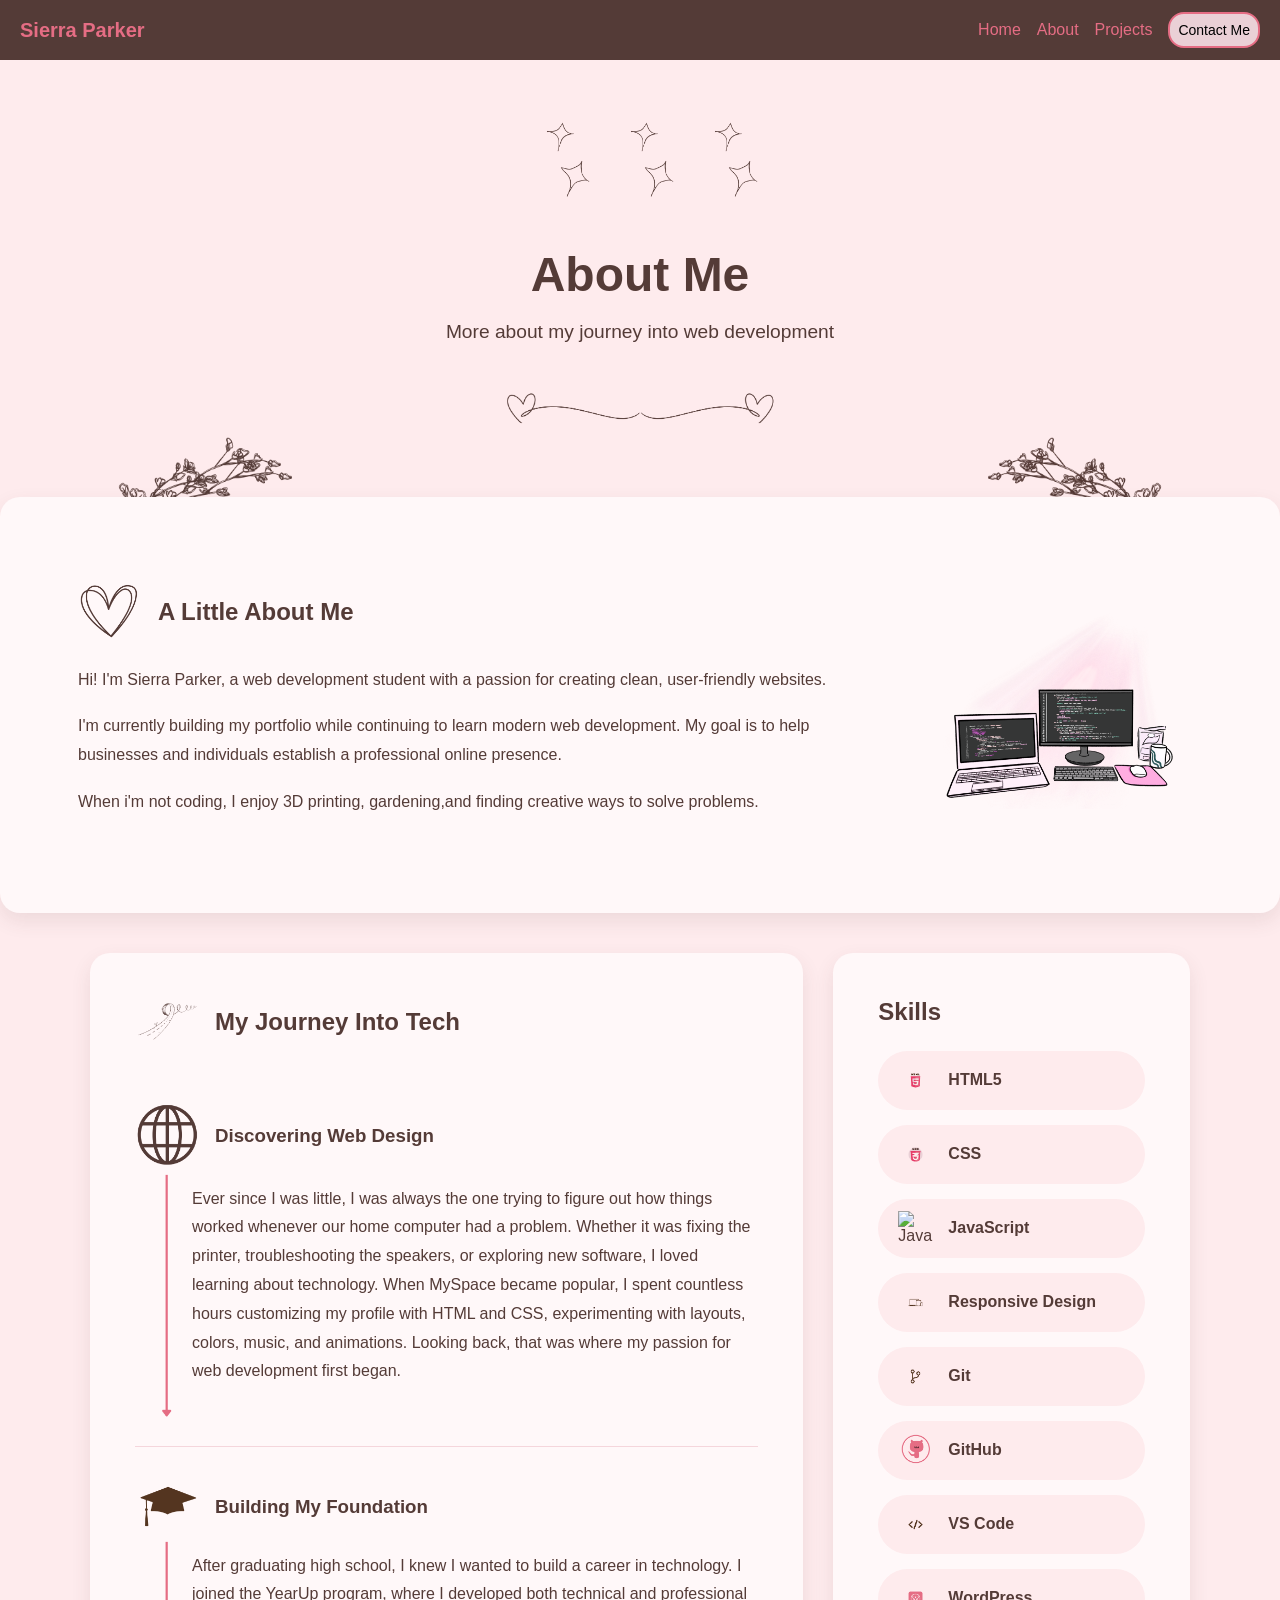
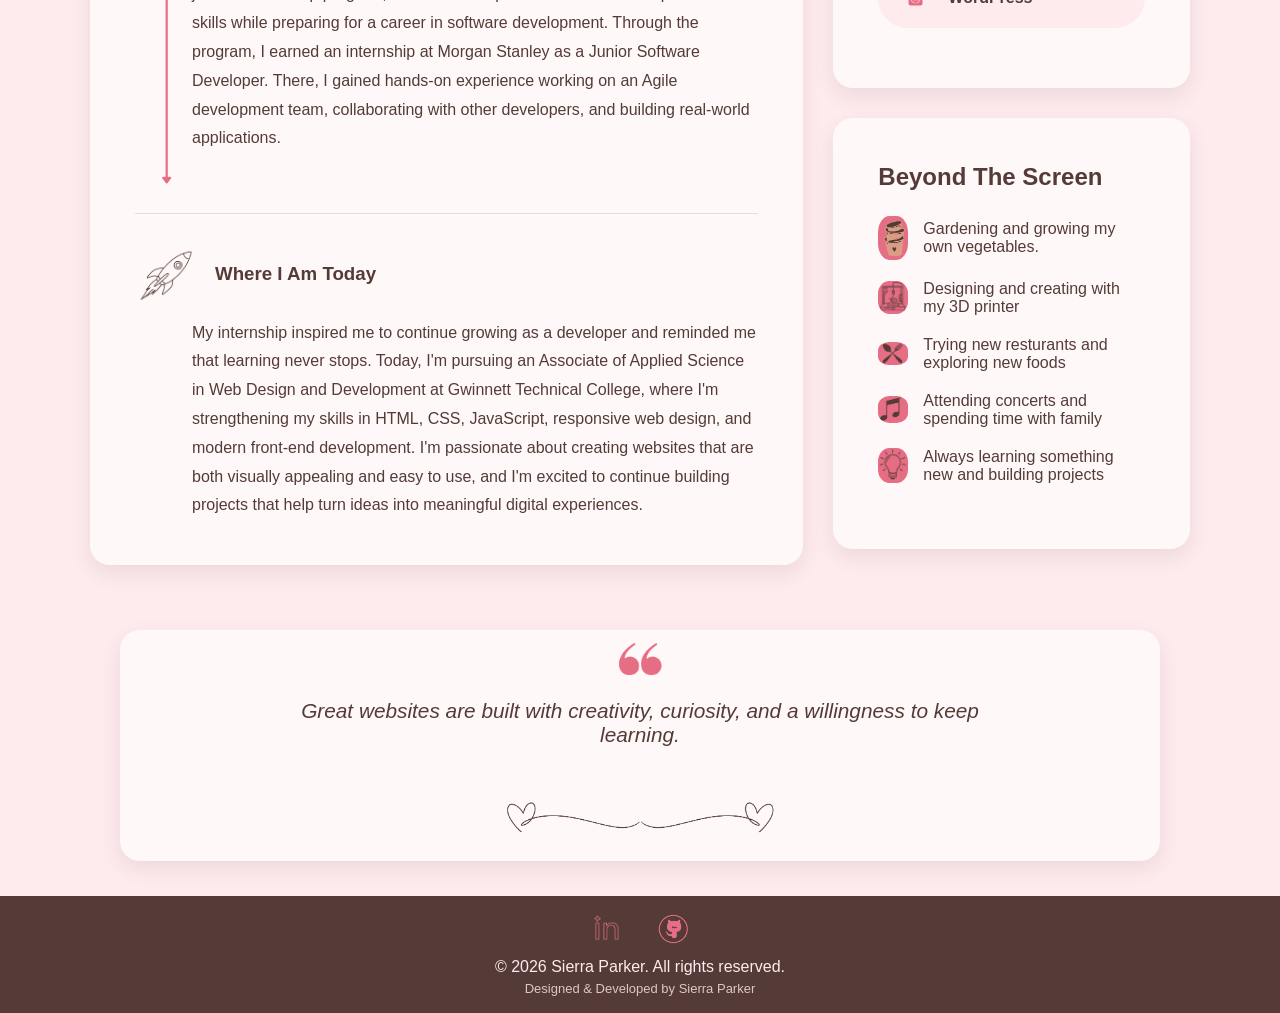
==== commit 69a1734e: "html edits" ====
--- a/about.html
+++ b/about.html
@@ -6,6 +6,7 @@
     <meta name="viewport" content="width=device-width, initial-scale=1.0">
     <title>About Me</title>
     <link rel="stylesheet" href="css/style.css">
+    <link rel="stylesheet" href="css/responsive.css">
 </head>
 
 <body>
@@ -183,15 +184,48 @@
                         <h2>Skills</h2>
                     </div>
 
-                    <ul>
-                        <li>HTML5</li>
-                        <li>CSS</li>
-                        <li>JavaScript</li>
-                        <li>Responsive Design</li>
-                        <li>Git</li>
-                        <li>Github</li>
-                        <li>VS Code</li>
-                        <li>Wordpress</li>
+                    <ul class="skills-list">
+
+                        <li>
+                            <img src="assets/icons/html-icon.png" alt="HTML5">
+                            <span>HTML5</span>
+                        </li>
+
+                        <li>
+                            <img src="assets/icons/css-icon.png" alt="CSS">
+                            <span>CSS</span>
+                        </li>
+
+                        <li>
+                            <img src="assets/icons/js-icon.png" alt="JavaScript">
+                            <span>JavaScript</span>
+                        </li>
+
+                        <li>
+                            <img src="assets/icons/responsive.png" alt="Responsive Design">
+                            <span>Responsive Design</span>
+                        </li>
+
+                        <li>
+                            <img src="assets/icons/git.png" alt="Git">
+                            <span>Git</span>
+                        </li>
+
+                        <li>
+                            <img src="assets/page-illustration/github.png" alt="GitHub">
+                            <span>GitHub</span>
+                        </li>
+
+                        <li>
+                            <img src="assets/icons/vs-code.png" alt="VS Code">
+                            <span>VS Code</span>
+                        </li>
+
+                        <li>
+                            <img src="assets/icons/wp-icon.png" alt="WordPress">
+                            <span>WordPress</span>
+                        </li>
+
                     </ul>
                 </section>
 
@@ -246,14 +280,23 @@
     </main>
 
     <footer>
-        <a class="socials" href="https://linkedin.com/in/sierralparker" target="_blank">
-            <img src="assets/page-illustration/linked-in.png" alt="">
-        </a>
-
-        <a class="socials" href="https://github.com/Siiierraaaaaa" target="_blank">
-            <img src="assets/page-illustration/github.png" alt="">
-        </a>
+        <div class="social-links">
+
+            <a class="socials" href="https://linkedin.com/in/sierralparker" target="_blank">
+                <img src="assets/page-illustration/linked-in.png" alt="LinkedIn">
+            </a>
+
+            <a class="socials" href="https://github.com/Siiierraaaaaa" target="_blank">
+                <img src="assets/page-illustration/github.png" alt="GitHub">
+            </a>
+
+        </div>
+
         <p>&copy; 2026 Sierra Parker. All rights reserved.</p>
+
+        <p class="footer-credit">
+            Designed & Developed by Sierra Parker
+        </p>
     </footer>
     <script src="js/app.js"></script>
 </body>
--- a/css/style.css
+++ b/css/style.css
@@ -15,6 +15,7 @@
 
 /* NAV BAR, LOGO, AND FOOTER */
 
+
 .logo a {
     color: #E56D84;
     font-size: 20px;
@@ -22,27 +23,34 @@
     text-decoration: none;
 }
 
+
 .nav-links {
     display: flex;
     align-items: center;
-    gap: 20px;
-}
+    gap: 16px;
+}
+
 
 .navbar {
     display: flex;
     justify-content: space-between;
     align-items: center;
-    padding: 20px;
+
+    padding: 12px 20px;
+
     background-color: #543B37;
     color: #FEEBED;
+
     position: sticky;
     top: 0;
     z-index: 1000;
 }
 
+
 .navbar a:hover {
     background-color: #EAD0D6;
 }
+
 
 .navbar a {
     color: #E56D84;
@@ -50,9 +58,10 @@
 }
 
 
+
 footer {
     text-align: center;
-    padding: 20px;
+    padding: 12px 20px;
     background-color: #543B37;
     color: #FEEBED;
 }
@@ -60,7 +69,7 @@
 footer a {
     color: #E56D84;
     text-decoration: none;
-    padding: 8px 15px;
+    padding: 5px 10px;
 }
 
 footer a:hover {
@@ -68,44 +77,578 @@
 }
 
 .socials img {
+    width: 35px;
+    height: 35px;
+    object-fit: contain;
+}
+
+.socials {
+    text-decoration: none;
+}
+
+.social-links {
+    display: flex;
+    justify-content: center;
+    align-items: center;
+    gap: 12px;
+    margin-bottom: 5px;
+}
+
+footer p {
+    margin: 5px 0;
+}
+
+.footer-credit {
+    font-size: 13px;
+    opacity: 0.8;
+}
+
+/* HOMEPAGE */
+/* HOMEPAGE */
+
+/* =========================
+   HOMEPAGE CARDS
+   ========================= */
+
+/* HERO CARD */
+
+.intro-section {
+    display: flex;
+    justify-content: space-between;
+    align-items: center;
+    gap: 40px;
+
+    margin: 30px 40px;
+    padding: 45px;
+
+    background-color: #fffaf9;
+    border: 1px solid #EAD0D6;
+    border-radius: 20px;
+
+    box-shadow: 0 4px 15px rgba(84, 59, 55, 0.08);
+}
+
+.intro-section p {
+    max-width: 600px;
+    line-height: 1.6;
+}
+
+.profile-pic {
+    width: 280px;
+    height: 280px;
+    border-radius: 50%;
+    object-fit: cover;
+}
+.intro-section a {
+    display: inline-block;
+
+    background-color: #FEEBED;
+    color: #E56D84;
+
+    border: 2px solid #E56D84;
+    border-radius: 20px;
+
+    padding: 8px 16px;
+
+    text-decoration: none;
+    cursor: pointer;
+}
+
+.intro-section a:hover {
+    background-color: #EAD0D6;
+}
+
+/* =========================
+   FEATURED POST CARD
+   ========================= */
+.featured-card {
+    display: grid;
+    grid-template-columns: 1fr 1fr;
+    gap: 30px;
+    padding: 30px;
+    border-radius: 15px;
+    background-color: #fffaf9;
+    border: 1px solid #EAD0D6;
+    border-radius: 20px;
+
+    box-shadow: 0 4px 15px rgba(84, 59, 55, 0.08);
+}
+.featured a {
+    display: inline-block;
+
+    background-color: #FEEBED;
+    color: #E56D84;
+
+    border: 2px solid #E56D84;
+    border-radius: 20px;
+
+    padding: 8px 16px;
+
+    text-decoration: none;
+    cursor: pointer;
+}
+
+.featured a:hover {
+    background-color: #EAD0D6;
+}
+.featured-title {
+    grid-column: 1 / -1;
+}
+
+.featured-title h2 {
+    margin: 0;
+}
+.featured-card img {
+    width: 100%;
+    border-radius: 10px;
+}
+
+.feature-description {
+    align-self: center;
+}
+.featured {
+    margin: 30px 40px;
+}
+/* 
+/* =========================================
+   FEATURED POST TECHNOLOGIES
+   ========================================= */
+
+.featured-technologies {
+    display: flex;
+    align-items: flex-start;
+    justify-content: flex-start;
+    gap: 35px;
+
+    margin: 20px 0 25px;
+    width: 100%;
+}
+
+.featured-technology {
+    display: flex;
+    flex-direction: column;
+    align-items: center;
+    justify-content: flex-start;
+
+    width: 80px;
+    text-align: center;
+}
+
+.featured-technology span {
+    font-size: 18px;
+    font-weight: bold;
+    margin-bottom: 10px;
+}
+
+.featured-technology img {
     width: 45px;
     height: 45px;
+
     object-fit: contain;
-}
-.socials {
+    display: block;
+}
+
+
+
+
+/* =========================
+   ABOUT ME CARD
+   ========================= */
+
+.about-me {
+    margin: 30px 40px;
+    padding: 35px 40px;
+
+    background-color: #fffaf9;
+    border: 1px solid #EAD0D6;
+    border-radius: 20px;
+
+    box-shadow: 0 4px 15px rgba(84, 59, 55, 0.08);
+}
+
+.about-me h2 {
+    margin-bottom: 15px;
+}
+
+.about-me p {
+    line-height: 1.6;
+    margin-bottom: 10px;
+}
+
+.about-me .btn {
+    display: inline-block;
+    margin-top: 10px;
+}
+
+.about-me a {
+    display: inline-block;
+
+    background-color: #FEEBED;
+    color: #E56D84;
+
+    border: 2px solid #E56D84;
+    border-radius: 20px;
+
+    padding: 8px 16px;
+
     text-decoration: none;
-
-}
-.social-links{
-    display: flex;
-    align-items: center;
-    gap: 15px;
-}
-
-/* HOMEPAGE */
+    cursor: pointer;
+}
+
+.about-me a:hover {
+    background-color: #EAD0D6;
+}
+/* =========================
+   LET'S BUILD SOMETHING
+   ========================= */
+
+.contact-me {
+    margin: 30px 40px;
+    padding: 35px 40px;
+
+    background-color: #fffaf9;
+    border: 1px solid #EAD0D6;
+    border-radius: 20px;
+
+    box-shadow: 0 4px 15px rgba(84, 59, 55, 0.08);
+}
+
+.contact-me h2 {
+    margin-bottom: 15px;
+}
+
+.contact-me p {
+    margin-bottom: 20px;
+}
+
+.contact-me button {
+    background-color: #FEEBED;
+    color: #E56D84;
+
+    border: 2px solid #E56D84;
+    border-radius: 20px;
+
+    padding: 10px 20px;
+
+    cursor: pointer;
+}
+
+.contact-me button:hover {
+    background-color: #EAD0D6;
+}
+
+.contact-me button:hover {
+    background-color: #EAD0D6;
+}
+
+.contact-me button {
+    background-color: #FEEBED;
+    color: #E56D84;
+    border: 2px solid #E56D84;
+    border-radius: 20px;
+    padding: 10px 20px;
+    cursor: pointer;
+}
+
+.contact-me button:hover {
+    background-color: #EAD0D6;
+}
+/* =========================================
+   HOMEPAGE ILLUSTRATIONS
+========================================= */
+
+.hero-illustration,
+.featured-illustration img,
+.about-illustrations img,
+.contact-illustrations img {
+    object-fit: contain;
+}
+
+
+
+
+/* HERO ILLUSTRATIONS
+=========================================  */
+
 .intro-section {
-    display: flex;
-    justify-content: space-between;
-    align-items: center;
-    padding: 40px;
+    position: relative;
+    overflow: hidden;
+}
+
+.hero-illustrations {
+    position: absolute;
+
+    /* space between text and profile picture */
+    right: 475px;
+    /* left: 580px; */
+    top: 50%;
+
+    transform: translateY(-50%);
+
+    width: 180px;
+    height: 130px;
+
+    z-index: 1;
+}
+
+.hero-illustration {
+    position: absolute;
+    object-fit: contain;
+
+    border: none;
+    border-radius: 0;
+    margin: 0;
+}
+
+
+/* First illustration */
+
+.hero-dev {
+    width: 170px;
+    left: 0;
+    bottom: 35px;
+}
+
+
+/* Second illustration */
+
+.hero-flowers {
+    width: 180px;
+    left: 105px;
+    bottom: 0;
+}
+
+
+/* Third illustration */
+
+.hero-books {
+    width: 175px;
+    left: 45px;
+    bottom: 4;
+}
+
+/* =========================================
+   FEATURED POST
+========================================= */
+
+.featured {
+    margin: 30px 40px;
+}
+
+.featured-card {
+    position: relative;
+    display: grid;
+    grid-template-columns: 1fr 1fr;
     gap: 30px;
-}
-
-.intro-section p {
+
+    padding: 30px;
+
+    background-color: #fffaf9;
+    border-radius: 15px;
+
+    overflow: hidden;
+}
+
+/* Featured Post heading */
+
+.featured-title {
+    grid-column: 1 / -1;
+}
+
+.featured-title h2 {
+    margin: 0;
+}
+
+
+/* Featured project image */
+
+.featured-card > img {
+    width: 100%;
     max-width: 500px;
-    line-height: 1.6;
-}
-
-.profile-pic {
-    width: 300px;
-    height: 300px;
-    border-radius: 50%;
-}
-
-.welcome-post p,
-.welcome-post h5 {
-    margin: 10px 0;
-}
+    height: auto;
+
+    border-radius: 10px;
+    display: block;
+}
+
+
+/* Featured description */
+
+.feature-description {
+    align-self: center;
+    position: relative;
+    z-index: 2;
+}
+.featured-card {
+    position: relative;
+    overflow: hidden;
+}
+
+
+
+
+
+/* Small decorative flower */
+
+.featured-illustration {
+    position: absolute;
+
+    right: 180px;
+    bottom: 15px;
+
+    width: 100px;
+    height: 120px;
+
+    z-index: 1;
+}
+
+.featured-illustration img {
+    width: 450px;
+    height: 150px;
+    /* left: 10%; */
+}
+/* =========================================
+   ABOUT ME CARD
+========================================= */
+
+.about-me {
+    position: relative;
+
+    margin: 30px 40px;
+    padding: 35px;
+
+    background-color: #fffaf9;
+    border-radius: 15px;
+
+    overflow: hidden;
+
+    min-height: 190px;
+}
+
+/* .about-me > *:not(.about-illustrations) {
+    position: relative;
+    z-index: 2;
+} */
+.about-me {
+    position: relative;
+    overflow: hidden;
+}
+
+.about-illustrations {
+    position: absolute;
+
+    right: 35px;
+    top: 50%;
+    transform: translateY(-50%);
+
+    width: 250px;
+    height: 150px;
+
+    z-index: 1;
+}
+
+.about-illustrations img {
+    position: absolute;
+
+    object-fit: contain;
+
+    border: none;
+    border-radius: 0;
+    margin: 0;
+}
+
+
+/* Desk */
+
+.about-desk {
+    width: 200px;
+
+    left: 0;
+    bottom: 0;
+}
+
+
+/* Browser */
+
+.about-browser {
+    width: 200px;
+
+    left: 75px;
+    bottom: 5px;
+}
+
+
+/* Person */
+
+.about-me-img {
+    width: 200px;
+
+    left: 0;
+    bottom: 0;
+}
+
+.contact-me {
+    position: relative;
+    overflow: hidden;
+}
+
+.contact-illustrations {
+    position: absolute;
+
+    right: 200px;
+    top: 50%;
+
+    transform: translateY(-50%);
+
+    width: 230px;
+    height: 160px;
+    z-index: 1;
+}
+
+.contact-illustrations img {
+    position: absolute;
+
+    object-fit: contain;
+
+    border: none;
+    border-radius: 0;
+    margin: 0;
+}
+
+
+/* Envelope */
+
+.contact-envelope {
+    width: 110px;
+
+    left: 0;
+    bottom: 5;
+}
+
+
+/* Speech bubble */
+
+.contact-speech {
+    width: 105px;
+
+    left: 75px;
+    top: 35px;
+}
+
+
+/* Plant */
+
+.contact-plant {
+    width: 95px;
+
+    right: 0;
+    bottom: 5;
+}
+
+
+
+
+
 
 /* CONTACT PANEL */
 .contact-panel {
@@ -116,7 +659,7 @@
     width: 350px;
     height: 100vh;
 
-    background-color: #DB9C85;
+    background-color: #F5D6DC;
 
     padding: 30px;
     box-sizing: border-box;
@@ -230,7 +773,8 @@
     padding: 20px;
     min-height: 500px;
 
-    background-color: #ead0d6;
+    background-color: #fffaf9;
+
     border-radius: 15px;
 }
 
@@ -264,29 +808,38 @@
 .project-technologies {
     display: flex;
     flex-wrap: wrap;
-    gap: 10px;
-    margin-top: 10px;
+    gap: 12px;
+    margin:15px 0 25px;
 }
 
 .project-technology {
-    display: flex;
-    align-items: center;
-    gap: 6px;
-
-    background-color: #FCE3EA;
+    width: 100px;
+    height:100px;
+    display: flex;
+    flex-direction: column;
+    align-items: center;
+    justify-content: center;
+    gap: 8px;
+
+    background-color: #fffaf9;
     padding: 8px 12px;
-    border-radius: 20px;
+    border-radius: 15px;
 }
 
 .project-technology img {
-    width: 25px;
-    height: 25px;
+    width: 50px;
+    height: 50px;
     object-fit: contain;
+    border: none;
+    border-radius: 0;
+    margin: 0;
 }
 
 .project-technology span {
     font-size: 14px;
-    font-weight: bold;
+    font-weight: 600;
+    color: #543B37;
+    text-align: center;
 }
 
 /* BUTTONS */
@@ -497,20 +1050,33 @@
     margin-bottom: 15px;
 }
 
-.skills-card li {
-    background: #FCE3EA;
-    padding: 12px 18px;
-    border-radius: 30px;
-    text-align: center;
-    font-weight: bold;
-}
-
-.skills-card ul {
+
+.skills-list {
     list-style: none;
     padding: 0;
     margin: 0;
-    display: grid;
-    gap: 12px;
+}
+
+.skills-list li {
+    display: flex;
+    align-items: center;
+    gap: 15px;
+
+    background-color: #FEEBED;
+    border-radius: 30px;
+
+    padding: 12px 20px;
+    margin-bottom: 15px;
+}
+
+.skills-list img {
+    width: 35px;
+    height: 35px;
+    object-fit: contain;
+}
+
+.skills-list span {
+    font-weight: bold;
 }
 
 .hobby {
--- a/css/responsive.css
+++ b/css/responsive.css
@@ -0,0 +1,793 @@
+/* =========================================
+   TABLET
+   ========================================= */
+
+@media (max-width: 1024px) {
+
+    /* =========================================
+       NAVBAR
+       ========================================= */
+
+    .navbar {
+        padding: 15px 20px;
+    }
+
+    .nav-links {
+        gap: 15px;
+    }
+
+
+    /* =========================================
+       HERO
+       ========================================= */
+
+    .hero-illustrations {
+        display: none;
+    }
+
+
+    /* =========================================
+       ABOUT ME
+       ========================================= */
+
+    .about-illustrations {
+        display: none;
+    }
+
+
+    /* =========================================
+       CONTACT
+       ========================================= */
+
+    .contact-illustrations {
+        display: none;
+    }
+
+
+    /* =========================================
+       FEATURED POST
+       ========================================= */
+
+    .featured-illustration {
+        display: none;
+    }
+
+    /* =========================================
+   PROJECTS PAGE - TABLET
+   ========================================= */
+
+    .projects-intro {
+        width: 85%;
+        margin: 40px auto;
+        text-align: center;
+    }
+
+    .projects-intro h3 {
+        font-size: 2rem;
+    }
+
+    .projects-intro p {
+        line-height: 1.6;
+    }
+
+
+    /* PROJECT GRID */
+
+    .projects {
+        width: 90%;
+        margin: 0 auto;
+        align-items: start;
+        grid-template-columns: repeat(2, 1fr);
+        gap: 25px;
+    }
+
+
+    /* PROJECT CARD */
+
+    .project-card {
+        width: 100%;
+        max-width: 100%;
+
+        box-sizing: border-box;
+
+        padding: 25px;
+
+        height: auto;
+        min-height: 0;
+
+        display: flex;
+        flex-direction: column;
+    }
+
+
+    /* PROJECT IMAGE */
+
+    .project-card>img {
+        width: 100%;
+        max-width: 100%;
+        height: auto;
+
+        margin: 0 auto;
+    }
+
+
+    /* PROJECT DESCRIPTION */
+
+    .project-description {
+        width: 100%;
+        max-width: 100%;
+
+        text-align: center;
+    }
+
+    .project-description h4 {
+        font-size: 1.5rem;
+        text-align: center;
+    }
+
+    .project-description p {
+        line-height: 1.5;
+    }
+
+
+    /* PROJECT TECHNOLOGIES */
+
+    .project-technologies {
+        display: flex;
+
+        flex-direction: row;
+        justify-content: center;
+        align-items: center;
+
+        flex-wrap: wrap;
+
+        gap: 15px;
+
+        margin: 15px 0 20px;
+    }
+
+
+    /* TECHNOLOGY */
+
+    .project-technology {
+        width: 80px;
+        height: 80px;
+
+        display: flex;
+        flex-direction: column;
+
+        align-items: center;
+        justify-content: center;
+
+        gap: 5px;
+
+        padding: 5px;
+
+        box-sizing: border-box;
+    }
+
+    .project-technology img {
+        width: 35px;
+        height: 35px;
+
+        object-fit: contain;
+    }
+
+    .project-technology span {
+        font-size: 13px;
+    }
+
+
+    /* PROJECT BUTTONS */
+
+    .project-links {
+        display: flex;
+
+        justify-content: center;
+        align-items: center;
+
+        flex-wrap: wrap;
+
+        gap: 10px;
+
+        margin-top: auto;
+    }
+
+    .project-links .btn {
+        text-align: center;
+    }
+
+
+    /* DECORATIONS */
+
+    .sparkle-left,
+    .sparkle-right,
+    .featured-illustration {
+        display: none;
+    }
+
+    /* =========================================
+       ABOUT PAGE - TABLET
+       ========================================= */
+
+    .about-header {
+        padding: 50px 30px 60px;
+        text-align: center;
+    }
+
+    .about-header h1 {
+        font-size: 3.5rem;
+        margin-top: 0;
+    }
+
+    .about-header p {
+        font-size: 1.3rem;
+        line-height: 1.5;
+    }
+
+
+}
+
+/* =========================================
+   MOBILE
+   ========================================= */
+
+@media (max-width: 768px) {
+
+    /* =========================================
+       NAVBAR
+       ========================================= */
+
+    .navbar {
+        flex-direction: column;
+        gap: 15px;
+        padding: 15px;
+        text-align: center;
+    }
+
+    .nav-links {
+        flex-wrap: wrap;
+        justify-content: center;
+        gap: 10px;
+    }
+
+    .navbar a {
+        font-size: 14px;
+    }
+
+
+    /* =========================================
+       HOMEPAGE HERO
+       ========================================= */
+
+    .intro-section {
+        flex-direction: column;
+        align-items: center;
+        text-align: center;
+
+        margin: 20px 15px;
+        padding: 30px 20px;
+        gap: 25px;
+    }
+
+    .welcome-post {
+        width: 100%;
+    }
+
+    .welcome-post h1 {
+        font-size: 2rem;
+    }
+
+    .welcome-post h2 {
+        font-size: 1.3rem;
+    }
+
+    .welcome-post p {
+        width: 100%;
+        max-width: 100%;
+        line-height: 1.6;
+    }
+
+    .img {
+        width: 100%;
+        display: flex;
+        justify-content: center;
+    }
+
+    .profile-pic {
+        width: 200px;
+        height: 200px;
+    }
+
+    .hero-illustrations {
+        display: none;
+    }
+
+
+    /* =========================================
+       FEATURED POST
+       ========================================= */
+
+    .featured {
+        margin: 20px 15px;
+    }
+
+    .featured-card {
+        grid-template-columns: 1fr;
+        gap: 20px;
+        padding: 25px 20px;
+    }
+
+    .featured-title {
+        text-align: center;
+    }
+
+    .featured-card>img {
+        width: 100%;
+        max-width: 100%;
+        height: auto;
+    }
+
+    .featured-description {
+        width: 100%;
+    }
+
+    .featured-description h4,
+    .featured-description h5 {
+        text-align: center;
+    }
+
+    .featured-description ul {
+        text-align: center;
+        padding-left: 0;
+        list-style-position: inside;
+    }
+
+    .featured-links {
+        display: flex;
+        flex-direction: column;
+        gap: 10px;
+    }
+
+    .featured-links .btn {
+        text-align: center;
+    }
+
+    .featured-illustration {
+        display: none;
+    }
+
+
+    /* =========================================
+       ABOUT ME SECTION
+       ========================================= */
+
+    .about-me {
+        margin: 20px 15px;
+        padding: 30px 20px;
+        text-align: center;
+    }
+
+    .about-me h2 {
+        font-size: 1.6rem;
+    }
+
+    .about-me p {
+        line-height: 1.6;
+    }
+
+    .about-me a {
+        margin-top: 15px;
+    }
+
+    .about-illustrations {
+        display: none;
+    }
+
+
+    /* =========================================
+       CONTACT SECTION
+       ========================================= */
+
+    .contact-me {
+        margin: 20px 15px;
+        padding: 30px 20px;
+        text-align: center;
+    }
+
+    .contact-me h2 {
+        font-size: 1.6rem;
+    }
+
+    .contact-me p {
+        line-height: 1.6;
+    }
+
+    .contact-me button {
+        margin-top: 10px;
+    }
+
+    .contact-illustrations {
+        display: none;
+    }
+
+
+    /* =========================================
+       CONTACT PANEL
+       ========================================= */
+
+    .contact-panel {
+        width: 100%;
+        padding: 25px 20px;
+    }
+
+    .contact-panel h3 {
+        font-size: 1.5rem;
+    }
+
+    .contact-panel p {
+        line-height: 1.5;
+    }
+
+    .social-links {
+        flex-wrap: wrap;
+        justify-content: center;
+    }
+
+    .contact-form {
+        width: 100%;
+    }
+
+    .contact-form input,
+    .contact-form textarea {
+        width: 100%;
+        box-sizing: border-box;
+    }
+
+    .contact-form button {
+        width: 100%;
+    }
+
+
+    /* =========================================
+       PROJECTS PAGE
+       ========================================= */
+
+    .projects-intro {
+        width: 90%;
+        margin: 30px auto;
+        text-align: center;
+    }
+
+    .projects-intro h3 {
+        font-size: 1.8rem;
+    }
+
+    .projects-intro p {
+        line-height: 1.6;
+    }
+
+    .sparkle-left,
+    .sparkle-right {
+        display: none;
+    }
+
+
+    /* =========================================
+       PROJECT GRID
+       ========================================= */
+
+    .projects {
+        width: 100%;
+        padding: 0 15px;
+        box-sizing: border-box;
+
+        grid-template-columns: 1fr;
+    }
+
+
+    /* =========================================
+       PROJECT CARD
+       ========================================= */
+
+    .project-card {
+        flex-direction: column;
+        align-items: stretch;
+
+        width: 100%;
+        max-width: 100%;
+
+        padding: 20px;
+        box-sizing: border-box;
+
+        min-height: 0;
+        height: auto;
+    }
+
+    .project-card>img {
+        width: 100%;
+        height: auto;
+    }
+
+
+    /* =========================================
+       PROJECT DESCRIPTION
+       ========================================= */
+
+    .project-description {
+        width: 100%;
+        flex: none;
+    }
+
+    .project-description h4 {
+        font-size: 1.4rem;
+        text-align: center;
+    }
+
+    .project-description p {
+        line-height: 1.6;
+    }
+
+
+    /* =========================================
+       PROJECT TECHNOLOGIES
+       ========================================= */
+
+    .project-technologies {
+        display: flex;
+        flex-direction: row;
+        justify-content: center;
+        align-items: center;
+
+        flex-wrap: wrap;
+        gap: 15px;
+
+        margin: 15px 0 20px;
+    }
+
+    .project-technology {
+        width: 75px;
+        height: 75px;
+
+        display: flex;
+        flex-direction: column;
+        align-items: center;
+        justify-content: center;
+
+        gap: 5px;
+        padding: 5px;
+
+        box-sizing: border-box;
+    }
+
+    .project-technology img {
+        width: 35px;
+        height: 35px;
+        object-fit: contain;
+    }
+
+    .project-technology span {
+        font-size: 13px;
+    }
+
+
+    /* =========================================
+       PROJECT BUTTONS
+       ========================================= */
+
+    .project-links {
+        flex-direction: column;
+        gap: 10px;
+    }
+
+    .project-links .btn {
+        width: 100%;
+        box-sizing: border-box;
+        text-align: center;
+    }
+
+
+    /* =========================================
+       ABOUT PAGE
+       ========================================= */
+
+    .about-header {
+        padding: 30px 20px;
+        text-align: center;
+    }
+
+    .about-header h1 {
+        font-size: 2rem;
+    }
+
+    .about-header p {
+        font-size: 1rem;
+        line-height: 1.5;
+    }
+
+    .flower-illustration,
+    .flower-illustrations,
+    .sparkle {
+        display: none;
+    }
+
+
+    /* =========================================
+       INTRO CARD
+       ========================================= */
+
+    .intro-card {
+        flex-direction: column;
+        align-items: center;
+        text-align: center;
+        gap: 25px;
+    }
+
+    .intro-text {
+        width: 100%;
+    }
+
+    .intro-text p {
+        line-height: 1.6;
+    }
+
+    .hero-image {
+        width: 100%;
+        max-width: 300px;
+        height: auto;
+    }
+
+
+    /* =========================================
+       JOURNEY + SIDEBAR
+       ========================================= */
+
+    .layout-grid {
+        grid-template-columns: 1fr;
+        gap: 20px;
+    }
+
+    .journey-card,
+    .skills-card,
+    .hobbies-card {
+        width: 100%;
+        box-sizing: border-box;
+    }
+
+
+    /* =========================================
+       JOURNEY ITEMS
+       ========================================= */
+
+    .journey-bio {
+        flex-direction: column;
+        align-items: center;
+        text-align: center;
+
+        width: 100%;
+        max-width: 100%;
+        min-width: 0;
+        box-sizing: border-box;
+    }
+
+    .journey-icon {
+        width: 100%;
+
+        display: flex;
+        flex-direction: column;
+        align-items: center;
+
+        text-align: center;
+    }
+
+    .journey-icon .timeline-icon {
+        width: 80px;
+        height: 80px;
+        object-fit: contain;
+    }
+
+    .journey-icon h3 {
+        width: 100%;
+        max-width: 100%;
+
+        text-align: center;
+
+        margin: 15px 0;
+    }
+
+    .journey-content {
+        width: 100%;
+        max-width: 100%;
+        min-width: 0;
+
+        box-sizing: border-box;
+    }
+
+    .journey-content p {
+        display: block;
+
+        width: calc(100% - 40px);
+        max-width: 320px;
+
+        margin: 0 auto;
+        padding: 0;
+
+        box-sizing: border-box;
+
+        text-align: center;
+
+        font-size: 16px;
+        line-height: 1.6;
+
+        white-space: normal;
+        overflow-wrap: break-word;
+    }
+
+    .timeline-arrow {
+        display: none;
+    }
+
+
+    /* =========================================
+       SKILLS
+       ========================================= */
+
+    .skills-card ul {
+        padding-left: 20px;
+    }
+
+
+    /* =========================================
+       HOBBIES
+       ========================================= */
+
+    .hobby {
+        flex-direction: column;
+        text-align: center;
+        align-items: center;
+    }
+
+    .hobby-icon {
+        width: 60px;
+        height: auto;
+    }
+
+
+    /* =========================================
+       QUOTE
+       ========================================= */
+
+    .quote-card {
+        margin: 20px 15px;
+        text-align: center;
+    }
+
+    .quote-card p {
+        line-height: 1.6;
+    }
+
+
+    /* =========================================
+       INTRO CARD TITLE
+       ========================================= */
+
+    .intro-card .icon-title {
+        flex-direction: column;
+        justify-content: center;
+        align-items: center;
+
+        text-align: center;
+        gap: 10px;
+    }
+
+    .intro-card .timeline-icon {
+        width: 60px;
+        height: auto;
+    }
+
+    .intro-card .icon-title h2 {
+        margin: 0;
+        font-size: 1.6rem;
+    }
+
+}
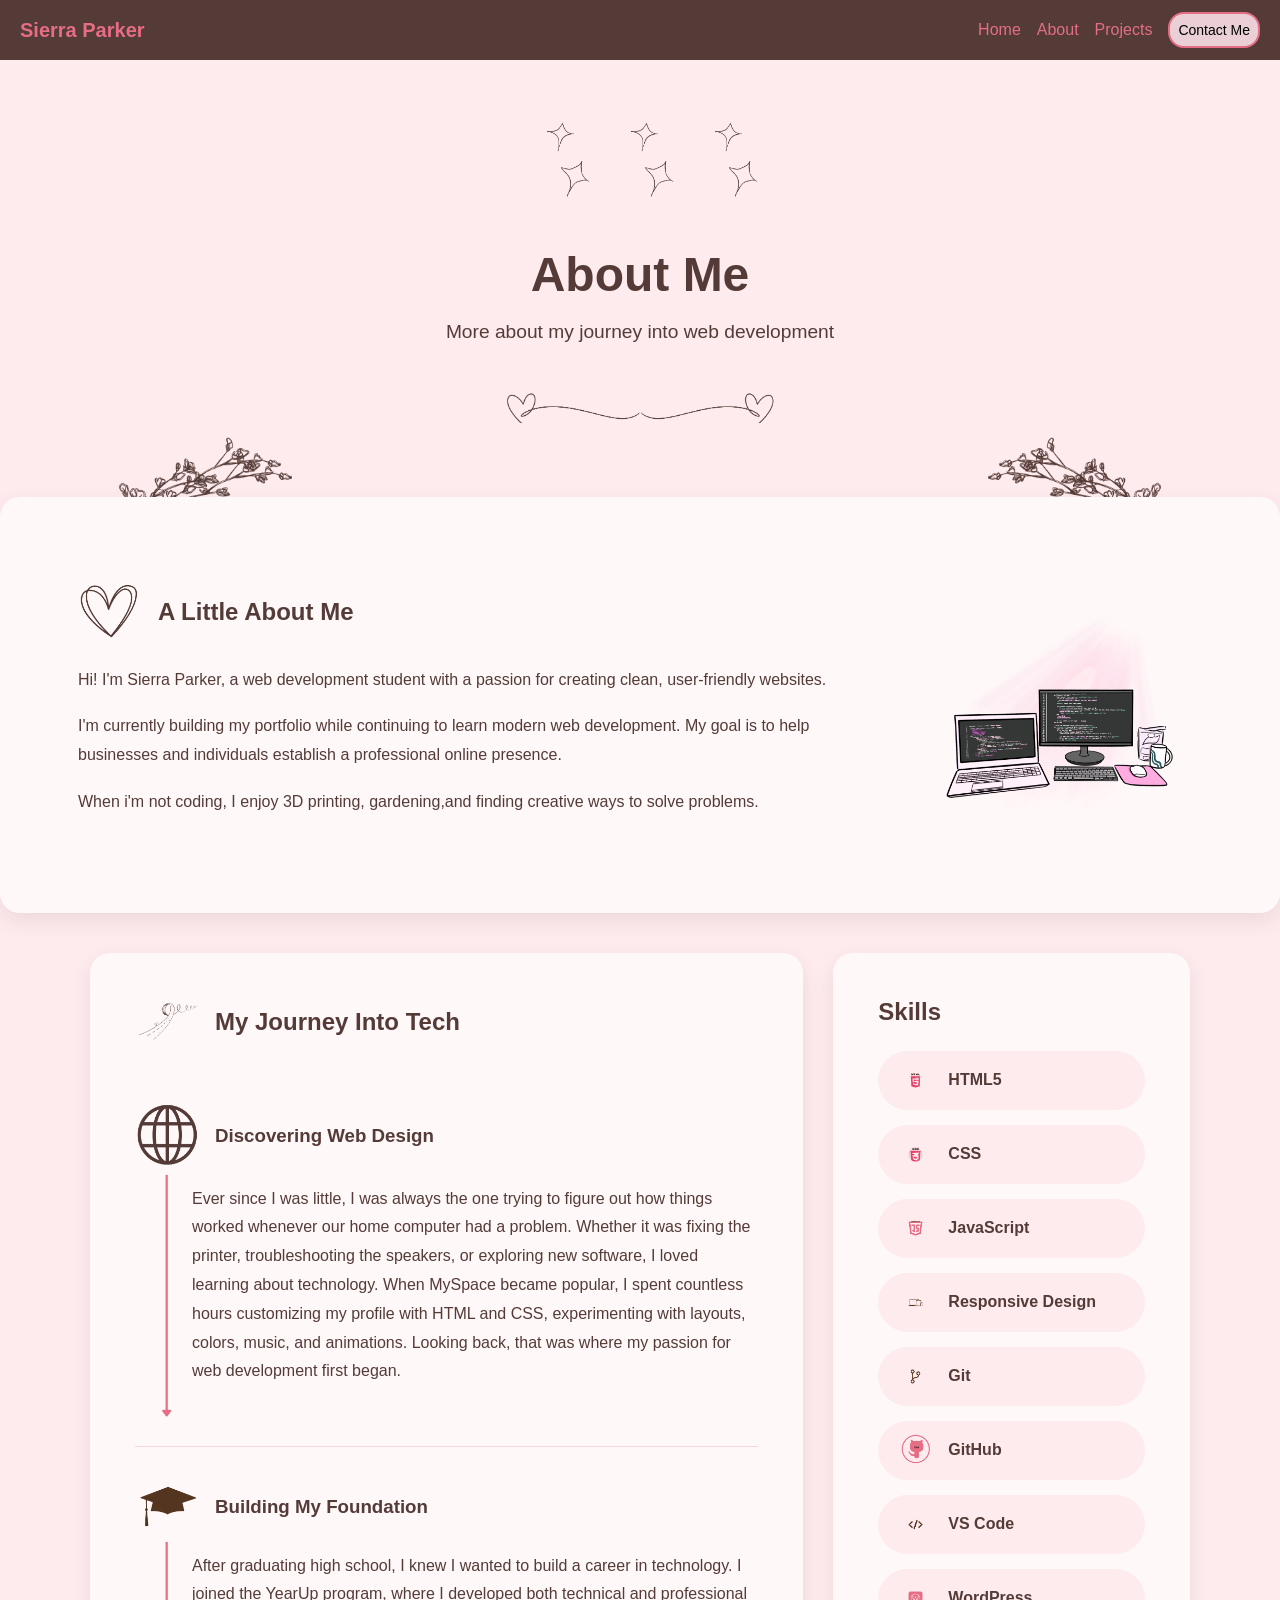
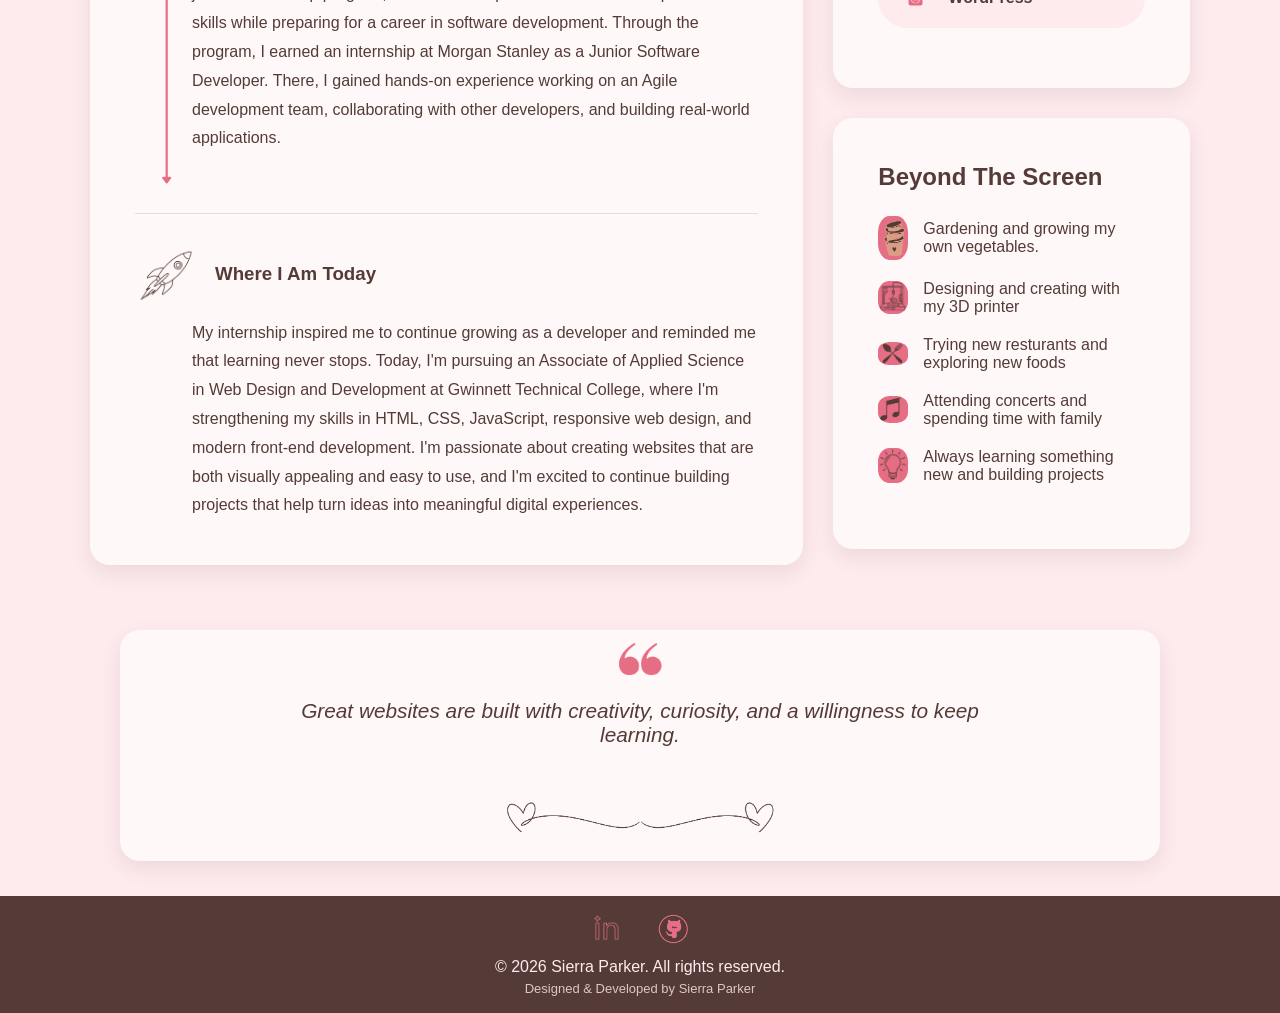
==== commit cca087b0: "fixed js icon on about page" ====
--- a/about.html
+++ b/about.html
@@ -197,7 +197,7 @@
                         </li>
 
                         <li>
-                            <img src="assets/icons/js-icon.png" alt="JavaScript">
+                            <img src="assets/icons/JS-icon.png" alt="JavaScript">
                             <span>JavaScript</span>
                         </li>
 
